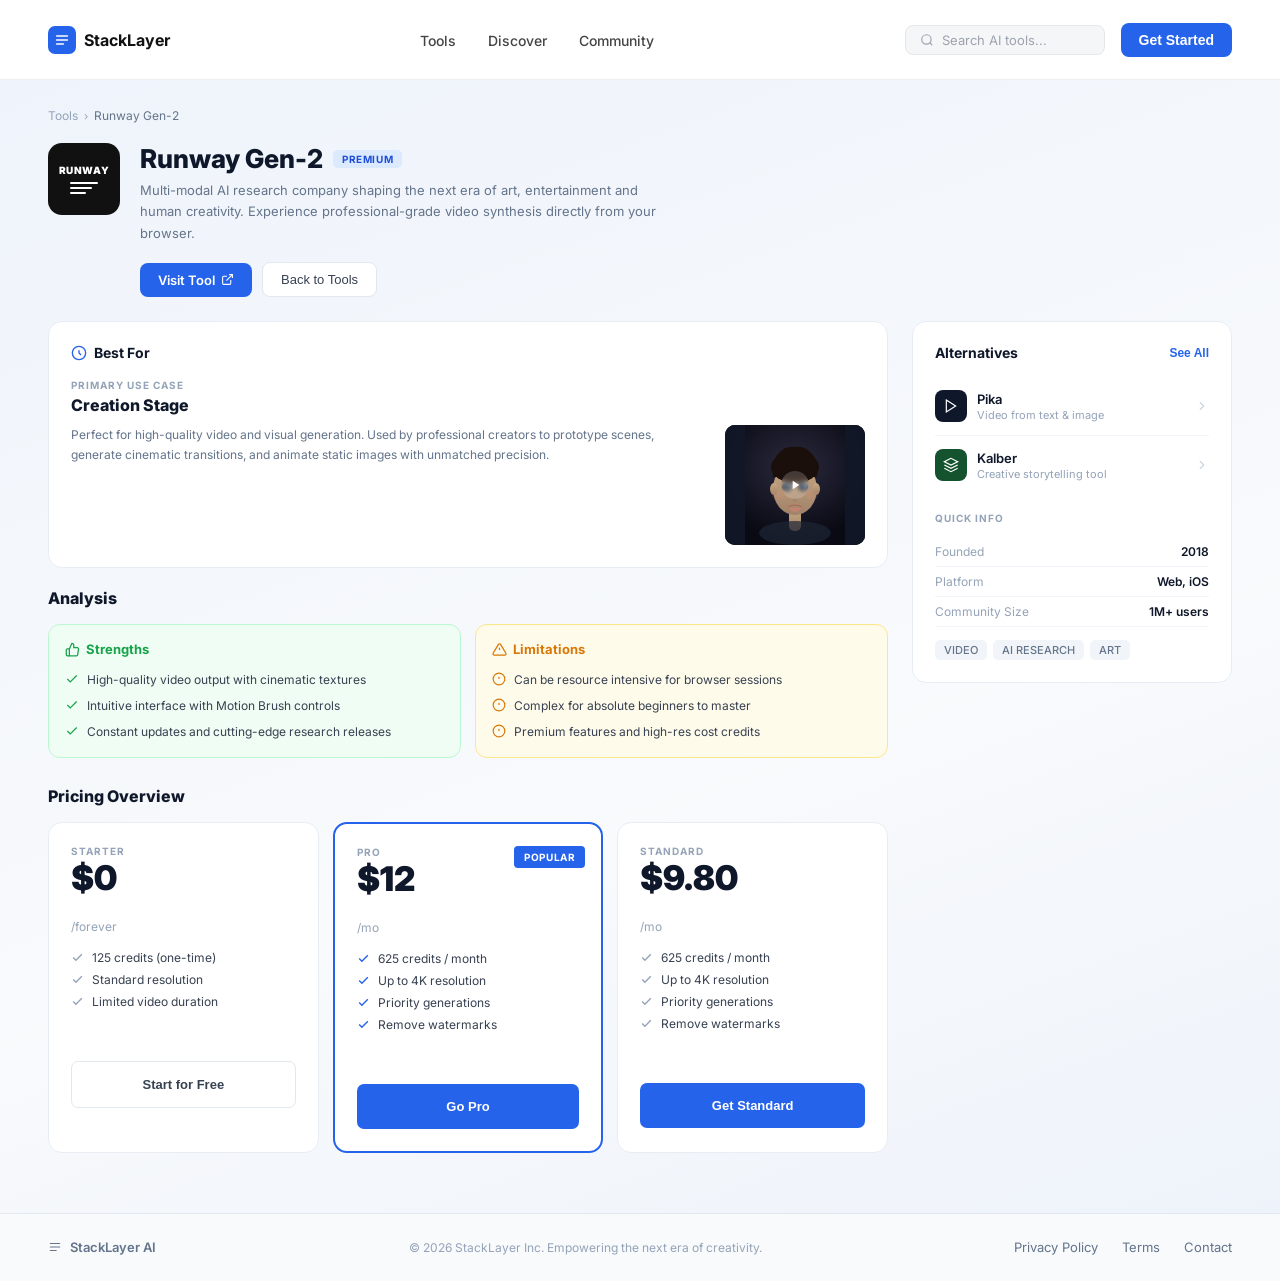
==== client/ai-details.html @ 0dc63902 "completed flow design" ====
<!DOCTYPE html>
<html lang="en">
<head>
  <meta charset="UTF-8" />
  <meta name="viewport" content="width=device-width, initial-scale=1.0"/>
  <title>StackLayer – Runway Gen-2</title>
  <link href="https://fonts.googleapis.com/css2?family=Inter:wght@400;500;600;700;800;900&display=swap" rel="stylesheet"/>
    <link rel="stylesheet" href="css/components/pages/landing.css">
    <link rel="stylesheet" href="css/components/navbar.css">
    <link rel="stylesheet" href="css/components/pages/ai-details.css">
</head>
<body>
    <nav class="nav-container">
      <div class="container nav">
        <a class="nav-logo" data-link="/index" href="#">
          <div class="nav-logo-icon">
            <svg viewBox="0 0 24 24" xmlns="http://www.w3.org/2000/svg">
              <path d="M4 6h16M4 12h16M4 18h10" stroke="#fff" stroke-width="2.5" stroke-linecap="round" fill="none"/>
            </svg>
          </div>
          StackLayer
        </a>
        <ul class="nav-links">
          <li data-link="/project-phase">Tools</li>
          <li data-link="/discover">Discover</li>
          <li>Community</li>
        </ul>
        <div class="nav-right">
          <div class="search-bar">
            <svg viewBox="0 0 24 24" fill="none" stroke="currentColor" stroke-width="2">
              <circle cx="11" cy="11" r="8"/>
              <path d="M21 21l-4.35-4.35"/>
            </svg>
            Search AI tools...
          </div>
          <button class="btn-primary" data-link="/work-selection">Get Started</button>
        </div>
      </div>
    </nav>


<!-- MAIN -->
<div class="main">

  <!-- BREADCRUMB -->
  <div class="breadcrumb">
    <a href="#">Tools</a>
    <span class="sep">›</span>
    <span class="current toolName">Runway Gen-2</span>
  </div>

  <!-- TOOL HEADER -->
  <div class="tool-header">
    <div class="tool-logo">
      <div style="font-size:10px;font-weight:900;letter-spacing:0.06em;color:#fff;margin-bottom:4px;">RUNWAY</div>
      <div class="tool-logo-lines">
        <div class="tool-logo-line"></div>
        <div class="tool-logo-line"></div>
        <div class="tool-logo-line"></div>
      </div>
    </div>
    <div class="tool-header-info">
      <div class="tool-name-row">
        <span class="tool-name toolName">Runway Gen-2</span>
        <span id="tier" class="badge-premium">PREMIUM</span>
      </div>
      <div id="detailedDesc" class="tool-header-desc">Multi-modal AI research company shaping the next era of art, entertainment and human creativity. Experience professional-grade video synthesis directly from your browser.</div>
      <div class="tool-actions">
        <a id="visitUrl" class="btn-visit">
          Visit Tool
          <svg viewBox="0 0 24 24"><path d="M18 13v6a2 2 0 0 1-2 2H5a2 2 0 0 1-2-2V8a2 2 0 0 1 2-2h6"/><polyline points="15 3 21 3 21 9"/><line x1="10" y1="14" x2="21" y2="3"/></svg>
        </a>
        <button id="backBtn" class="btn-back">Back to Tools</button>
      </div>
    </div>
  </div>

  <!-- TWO COLUMN -->
  <div class="two-col">

    <!-- LEFT -->
    <div>

      <!-- BEST FOR -->
      <div class="section-card">
        <div class="section-title">
          <svg viewBox="0 0 24 24"><circle cx="12" cy="12" r="10"/><path d="M12 8v4l3 3"/></svg>
          Best For
        </div>
        <div class="use-case-label">PRIMARY USE CASE</div>
        <div id="stage" class="use-case-name">Creation Stage</div>
        <div class="best-for-inner">
          <div id="bestFor" class="best-for-text">Perfect for high-quality video and visual generation. Used by professional creators to prototype scenes, generate cinematic transitions, and animate static images with unmatched precision.</div>
          <div class="best-for-img">
            <!-- face SVG matching earlier pages -->
            <svg viewBox="0 0 140 120" xmlns="http://www.w3.org/2000/svg" preserveAspectRatio="xMidYMid slice">
              <defs>
                <linearGradient id="sk" x1="0%" y1="0%" x2="0%" y2="100%">
                  <stop offset="0%" stop-color="#c8a882"/>
                  <stop offset="100%" stop-color="#a0826a"/>
                </linearGradient>
                <radialGradient id="bg" cx="50%" cy="35%" r="60%">
                  <stop offset="0%" stop-color="#2a2a3e"/>
                  <stop offset="100%" stop-color="#0a0a14"/>
                </radialGradient>
              </defs>
              <rect width="140" height="120" fill="url(#bg)"/>
              <rect x="0" y="0" width="20" height="120" fill="#111827" opacity="0.9"/>
              <rect x="120" y="0" width="20" height="120" fill="#111827" opacity="0.9"/>
              <rect x="64" y="84" width="12" height="22" rx="5" fill="url(#sk)"/>
              <ellipse cx="70" cy="64" rx="22" ry="26" fill="url(#sk)"/>
              <ellipse cx="70" cy="42" rx="24" ry="16" fill="#1a0f0a"/>
              <path d="M48 52 Q46 38 52 30 Q60 20 70 22 Q80 20 88 30 Q94 38 92 52" fill="#1a0f0a"/>
              <ellipse cx="49" cy="64" rx="4" ry="6" fill="url(#sk)"/>
              <ellipse cx="91" cy="64" rx="4" ry="6" fill="url(#sk)"/>
              <path d="M58 56 Q64 52 70 54" stroke="#3d2010" stroke-width="1.5" stroke-linecap="round" fill="none"/>
              <path d="M70 54 Q76 52 82 56" stroke="#3d2010" stroke-width="1.5" stroke-linecap="round" fill="none"/>
              <ellipse cx="62" cy="62" rx="5" ry="4" fill="#0f172a"/>
              <ellipse cx="78" cy="62" rx="5" ry="4" fill="#0f172a"/>
              <circle cx="63" cy="61" r="2.5" fill="#4a90c4"/>
              <circle cx="79" cy="61" r="2.5" fill="#4a90c4"/>
              <circle cx="63" cy="61" r="1.2" fill="#050a14"/>
              <circle cx="79" cy="61" r="1.2" fill="#050a14"/>
              <circle cx="64" cy="60" r="0.8" fill="#fff" opacity="0.85"/>
              <circle cx="80" cy="60" r="0.8" fill="#fff" opacity="0.85"/>
              <path d="M70 70 Q67 74 68 76 Q70 78 72 76 Q73 74 70 70Z" fill="#9a7a62" opacity="0.4"/>
              <path d="M63 82 Q70 78 77 82" stroke="#a86858" stroke-width="1.2" fill="none"/>
              <path d="M63 82 Q66 86 70 87 Q74 86 77 82 Q70 84 63 82Z" fill="#c48070"/>
              <ellipse cx="54" cy="70" rx="7" ry="5" fill="#e09070" opacity="0.15"/>
              <ellipse cx="86" cy="70" rx="7" ry="5" fill="#e09070" opacity="0.15"/>
              <ellipse cx="70" cy="108" rx="36" ry="12" fill="#1e2535" opacity="0.7"/>
            </svg>
            <div class="play-overlay">
              <svg viewBox="0 0 10 12"><polygon points="1,1 9,6 1,11" fill="#fff"/></svg>
            </div>
          </div>
        </div>
      </div>

      <!-- ANALYSIS -->
      <div class="analysis-section">
        <div class="analysis-title">Analysis</div>
        <div class="analysis-grid">

          <div id="strengthContainer" class="analysis-box strengths">
            <div class="analysis-box-title">
              <svg viewBox="0 0 24 24" stroke="#16a34a" fill="none" stroke-width="2"><path d="M14 9V5a3 3 0 0 0-3-3l-4 9v11h11.28a2 2 0 0 0 2-1.7l1.38-9a2 2 0 0 0-2-2.3H14z"/><path d="M7 22H4a2 2 0 0 1-2-2v-7a2 2 0 0 1 2-2h3"/></svg>
              Strengths
            </div>
            <div class="analysis-item">
              <svg viewBox="0 0 24 24" stroke="#16a34a" fill="none" stroke-width="2"><polyline points="20 6 9 17 4 12"/></svg>
              High-quality video output with cinematic textures
            </div>
            <div class="analysis-item">
              <svg viewBox="0 0 24 24" stroke="#16a34a" fill="none" stroke-width="2"><polyline points="20 6 9 17 4 12"/></svg>
              Intuitive interface with Motion Brush controls
            </div>
            <div class="analysis-item">
              <svg viewBox="0 0 24 24" stroke="#16a34a" fill="none" stroke-width="2"><polyline points="20 6 9 17 4 12"/></svg>
              Constant updates and cutting-edge research releases
            </div>
          </div>

          <div id="limitationContainer" class="analysis-box limitations">
            <div class="analysis-box-title">
              <svg viewBox="0 0 24 24" stroke="#d97706" fill="none" stroke-width="2"><path d="M10.29 3.86L1.82 18a2 2 0 0 0 1.71 3h16.94a2 2 0 0 0 1.71-3L13.71 3.86a2 2 0 0 0-3.42 0z"/><line x1="12" y1="9" x2="12" y2="13"/><line x1="12" y1="17" x2="12.01" y2="17"/></svg>
              Limitations
            </div>
            <div class="analysis-item">
              <svg viewBox="0 0 24 24" stroke="#d97706" fill="none" stroke-width="2"><circle cx="12" cy="12" r="10"/><line x1="12" y1="8" x2="12" y2="12"/><line x1="12" y1="16" x2="12.01" y2="16"/></svg>
              Can be resource intensive for browser sessions
            </div>
            <div class="analysis-item">
              <svg viewBox="0 0 24 24" stroke="#d97706" fill="none" stroke-width="2"><circle cx="12" cy="12" r="10"/><line x1="12" y1="8" x2="12" y2="12"/><line x1="12" y1="16" x2="12.01" y2="16"/></svg>
              Complex for absolute beginners to master
            </div>
            <div class="analysis-item">
              <svg viewBox="0 0 24 24" stroke="#d97706" fill="none" stroke-width="2"><circle cx="12" cy="12" r="10"/><line x1="12" y1="8" x2="12" y2="12"/><line x1="12" y1="16" x2="12.01" y2="16"/></svg>
              Premium features and high-res cost credits
            </div>
          </div>

        </div>
      </div>

      <!-- PRICING -->
      <div class="pricing-section">
        <div class="pricing-title">Pricing Overview</div>
        <div id="pricingContainer" class="pricing-grid">

          <div class="pricing-card">
            <div class="pricing-tier">STARTER</div>
            <div class="pricing-price">$0</div>
            <div class="pricing-period">/forever</div>
            <ul class="pricing-features">
              <li><svg viewBox="0 0 24 24"><polyline points="20 6 9 17 4 12"/></svg>125 credits (one-time)</li>
              <li><svg viewBox="0 0 24 24"><polyline points="20 6 9 17 4 12"/></svg>Standard resolution</li>
              <li><svg viewBox="0 0 24 24"><polyline points="20 6 9 17 4 12"/></svg>Limited video duration</li>
            </ul>
            <button class="btn-pricing free">Start for Free</button>
          </div>

          <div class="pricing-card featured">
            <div class="pricing-badge-popular">POPULAR</div>
            <div class="pricing-tier">PRO</div>
            <div class="pricing-price">$12<span></span></div>
            <div class="pricing-period">/mo</div>
            <ul class="pricing-features">
              <li><svg viewBox="0 0 24 24"><polyline points="20 6 9 17 4 12"/></svg>625 credits / month</li>
              <li><svg viewBox="0 0 24 24"><polyline points="20 6 9 17 4 12"/></svg>Up to 4K resolution</li>
              <li><svg viewBox="0 0 24 24"><polyline points="20 6 9 17 4 12"/></svg>Priority generations</li>
              <li><svg viewBox="0 0 24 24"><polyline points="20 6 9 17 4 12"/></svg>Remove watermarks</li>
            </ul>
            <button class="btn-pricing pro">Go Pro</button>
          </div>
          
          <div class="pricing-card">
            <!-- <div class="pricing-badge-popular">POPULAR</div> -->
            <div class="pricing-tier">STANDARD</div>
            <div class="pricing-price">$9.80<span></span></div>
            <div class="pricing-period">/mo</div>
            <ul class="pricing-features">
              <li><svg viewBox="0 0 24 24"><polyline points="20 6 9 17 4 12"/></svg>625 credits / month</li>
              <li><svg viewBox="0 0 24 24"><polyline points="20 6 9 17 4 12"/></svg>Up to 4K resolution</li>
              <li><svg viewBox="0 0 24 24"><polyline points="20 6 9 17 4 12"/></svg>Priority generations</li>
              <li><svg viewBox="0 0 24 24"><polyline points="20 6 9 17 4 12"/></svg>Remove watermarks</li>
            </ul>
            <button class="btn-pricing pro">Get Standard</button>
          </div>

        </div>
      </div>

    </div>

    <!-- RIGHT COLUMN -->
    <div>

      <!-- ALTERNATIVES -->
      <div class="section-card">
        <div class="alt-header">
          <span class="alt-header-title">Alternatives</span>
          <button class="alt-see-all">See All</button>
        </div>

        <div id="alternativesContainer">
          
          <div class="alt-item">
            <div class="alt-item-left">
              <div class="alt-icon pika">
                <svg viewBox="0 0 24 24"><polygon points="5 3 19 12 5 21 5 3"/></svg>
              </div>
              <div>
                <div class="alt-name">Pika</div>
                <div class="alt-desc">Video from text &amp; image</div>
              </div>
            </div>
            <svg class="alt-chevron" viewBox="0 0 24 24"><path d="M9 18l6-6-6-6" stroke-linecap="round" stroke-linejoin="round"/></svg>
          </div>
          
          <div class="alt-item">
            <div class="alt-item-left">
              <div class="alt-icon kalber">
                <svg viewBox="0 0 24 24"><path d="M12 2L2 7l10 5 10-5-10-5z"/><path d="M2 17l10 5 10-5"/><path d="M2 12l10 5 10-5"/></svg>
              </div>
              <div>
                <div class="alt-name">Kalber</div>
                <div class="alt-desc">Creative storytelling tool</div>
              </div>
            </div>
            <svg class="alt-chevron" viewBox="0 0 24 24"><path d="M9 18l6-6-6-6" stroke-linecap="round" stroke-linejoin="round"/></svg>
          </div>
          
        </div>
        <!-- QUICK INFO -->
        <div id="quickInfoContainer" class="quick-info">
          <div class="quick-info-title">QUICK INFO</div>
          <div class="quick-info-row">
            <span class="quick-info-label">Founded</span>
            <span class="quick-info-value">2018</span>
          </div>
          <div class="quick-info-row">
            <span class="quick-info-label">Platform</span>
            <span class="quick-info-value">Web, iOS</span>
          </div>
          <div class="quick-info-row">
            <span class="quick-info-label">Community Size</span>
            <span class="quick-info-value">1M+ users</span>
          </div>
          <div id="quickTagContainer" class="quick-tags">
            <span class="quick-tag">VIDEO</span>
            <span class="quick-tag">AI RESEARCH</span>
            <span class="quick-tag">ART</span>
          </div>
        </div>

      </div>

    </div>

  </div>

</div>

<!-- FOOTER -->
      <footer class="">
        <div class="container footer-container">
            <div class="footer-logo">
                <svg viewBox="0 0 24 24">
                    <path
                    d="M4 6h16M4 12h16M4 18h10"
                    stroke="#64748b"
                    stroke-width="2"
                    stroke-linecap="round"
                    fill="none"
                    />
                </svg>
                StackLayer AI
            </div>
            <div class="footer-copy">
                © 2026 StackLayer Inc. Empowering the next era of creativity.
            </div>
            <div class="footer-links">
                <a href="#">Privacy Policy</a>
                <a href="#">Terms</a>
                <a href="#">Contact</a>
            </div>
        </div>
    </footer>
    <script src="./js/pages/landing.js"></script>
    <script type="module" src="./js/pages/ai-details.js"></script>
</body>
</html>
---- client/css/components/pages/landing.css ----
/* *, *::before, *::after { box-sizing: border-box; margin: 0; padding: 0; }

body {
  font-family: 'Inter', sans-serif;
  background: #fff;
  color: #111;
  min-height: 100vh;
background: linear-gradient(160deg, #eef3fb 0%, #f8fafc 60%, #edf2fa 100%);

} */

.container {
    max-width: 1440px;
  margin: auto;
  
}

/* HERO */
.hero {
  /* background: linear-gradient(160deg, #eef3fb 0%, #f8fafc 60%, #edf2fa 100%); */
  padding: clamp(40px, 6vw, 72px) clamp(16px, 4vw, 48px) clamp(40px, 5vw, 64px);
  display: flex;
  align-items: center;
  justify-content: space-between;
  gap: 60px;
  min-height: clamp(400px, 55vw, 580px);
  position: relative;
  width: 90%;
  margin:auto;
  overflow: hidden;
  /* flex-wrap: wrap; */
}

.hero-left {
  min-width: 450px;
  flex-shrink: 0;
  flex: 1 1 50%;
}

.badge {
  display: inline-flex;
  align-items: center;
  gap: 6px;
  background: #fff;
  border: 1px solid #e2e8f0;
  border-radius: 20px;
  padding: 5px 14px;
  font-size: clamp(9px, 1vw, 11px);
  font-weight: 600;
  letter-spacing: 0.08em;
  color: #444;
  margin-bottom: clamp(16px, 2.5vw, 28px);
}

.badge-dot {
  width: 7px;
  height: 7px;
  border-radius: 50%;
  background: #22c55e;
  flex-shrink: 0;
}

.hero h1 {
  font-size: clamp(32px, 5.5vw, 56px);
  font-weight: 900;
  line-height: 1.05;
  color: #0f172a;
    text-wrap: nowrap;

  margin-bottom: clamp(12px, 2vw, 20px);
}

.hero h1 .accent { color: #2563eb; }

.hero p {
  font-size: clamp(14px, 1.5vw, 16px);
  color: #64748b;
  line-height: 1.65;
  margin-bottom: clamp(24px, 3vw, 36px);
  max-width: 420px;
}

.hero-buttons {
  display: flex;
  align-items: center;
  gap: clamp(10px, 1.5vw, 14px);
  flex-wrap: wrap;
}

.btn-explore {
  background: #2563eb;
  color: #fff;
  border: none;
  border-radius: 9px;
  padding: clamp(10px, 1.2vw, 13px) clamp(18px, 2vw, 26px);
  font-size: clamp(13px, 1.3vw, 15px);
  font-weight: 600;
  cursor: pointer;
    height: 45px;

}

.btn-demo {
  display: flex;
  align-items: center;
  height: 47px;
  gap: 8px;
  background: white;
  border: 1px solid #E2E8F0;
    border-radius: 8px;
  color: #0f172a;
  font-size: clamp(13px, 1.3vw, 15px);
  font-weight: 500;
  cursor: pointer;
  padding: clamp(10px, 1.2vw, 13px) clamp(10px, 1.5vw, 16px);
}

.btn-demo .play-icon {
  width: 28px;
  height: 28px;
  border: 1.5px solid #cbd5e1;
  border-radius: 50%;
  display: flex;
  align-items: center;
  justify-content: center;
  flex-shrink: 0;
}

.btn-demo .play-icon svg {
  width: 10px;
  height: 10px;
  fill: #0f172a;
  margin-left: 1px;
}

/* HERO IMAGE */
.hero-right {
  position: relative;
  /* flex-shrink: 0; */
  /* flex: 0 1 50%; */
  flex-basis: 50%;
  height: auto;
}

.hero-image-wrap {
  width: 30vw;
  max-width: 450px;
  height: 33vw;
  max-height: 500px;
  transform: translateX(15%);
  border-radius: 18px;
  overflow: hidden;
  background: #1a1a2e;
   position: relative;
  inset:0;
}

.hero-image-wrap img {
  width: 100%;
  height: 100%;
  object-fit:fill;
  display: block;
}

/* .face-placeholder {
  width: 100%;
  height: 100%;
  background: linear-gradient(180deg, #2a2a3e 0%, #1a1a28 100%);
  display: flex;
  align-items: center;
  justify-content: center;
} */

.stat-card {
  position: absolute;
  bottom: 25px;
  left: 14.4%;
  background: #fff;
  border-radius: 14px;
  padding: 26px 18px;
  box-shadow: 0 8px 32px rgba(0,0,0,0.12);
  display: flex;
  align-items: center;
  gap: 12px;
  /* min-width: clamp(200px, 22vw, 400px); */
  /* max-width: 99vw; */
  width: 27vw;
  max-width: 420px;
}

.stat-icon {
  width: 36px;
  height: 36px;
  background: #eff6ff;
  border-radius: 8px;
  display: flex;
  align-items: center;
  justify-content: center;
  flex-shrink: 0;
}

.stat-icon svg { width: 18px; height: 18px; stroke: #2563eb; fill: none; stroke-width: 2; }

.stat-text .stat-title {
  font-size: clamp(11px, 1.1vw, 13px);
  font-weight: 700;
  color: #0f172a;
}

.stat-text .stat-sub {
  font-size: clamp(10px, 0.9vw, 11px);
  color: #94a3b8;
  margin-top: 1px;
}

/* TRUSTED */
.trusted {
    margin-top: 20px;
  padding-top: clamp(28px, 4vw, 40px);
  padding-bottom: clamp(28px, 4vw, 40px);
  padding-right: clamp(16px, 4vw, 48px);
  /* background: linear-gradient(160deg, #eef3fb 0%, #f8fafc 60%, #edf2fa 100%); */
}

.trusted-label {
  font-size: clamp(9px, 0.9vw, 10px);
  font-weight: 700;
  letter-spacing: 0.12em;
  color: #94a3b8;
  margin-bottom: clamp(14px, 2vw, 20px);
}

.trusted-logos {
  display: flex;
  align-items: center;
  gap: clamp(20px, 3vw, 36px);
  padding-bottom: clamp(32px, 4vw, 56px);
  border-bottom: 1px solid #e2e8f0;
  flex-wrap: wrap;
}

.logo-item {
  display: flex;
  align-items: center;
  gap: 7px;
  font-size: clamp(11px, 1.1vw, 13px);
  font-weight: 700;
  color: #64748b;
  letter-spacing: 0.04em;
}

.logo-item svg { width: 16px; height: 16px; stroke: #64748b; fill: none; stroke-width: 2; flex-shrink: 0; }

/* FEATURES */
.features {
  background: white;
  padding: clamp(32px, 4vw, 56px) clamp(16px, 4vw, 48px);
    margin-top: 50px;

}

.features-inner {
    display: grid;
  grid-template-columns: 1fr 1fr 1fr;
  gap: 0;
}

.feature {
  padding: 0 clamp(20px, 3vw, 40px) 0 0;
}

.feature:not(:last-child) {
  /* border-right: 1px solid #e2e8f0; */
  margin-right: clamp(20px, 3vw, 40px);
}

.feature-icon {
  width: 36px;
  height: 36px;
  background: #eff6ff;
  border-radius: 9px;
  display: flex;
  align-items: center;
  justify-content: center;
  margin-bottom: 14px;
  flex-shrink: 0;
}

.feature-icon svg { width: 18px; height: 18px; stroke: #2563eb; fill: none; stroke-width: 2; }

.feature h3 {
  font-size: clamp(13px, 1.3vw, 15px);
  font-weight: 700;
  color: #0f172a;
  margin-bottom: 8px;
}

.feature p {
  font-size: clamp(12px, 1.1vw, 13px);
  color: #64748b;
  line-height: 1.6;
}

.feature p a { color: #2563eb; text-decoration: none; }

/* FOOTER */
footer {
  background: #f8fafc;
  border-top: 1px solid #e2e8f0;
  padding: clamp(16px, 2vw, 50px) clamp(16px, 4vw, 48px);
  
}

.footer-container {
    display: flex;
  align-items: center;
  justify-content: space-between;
  flex-wrap: wrap;
  gap: 12px;
}

.footer-logo {
  display: flex;
  align-items: center;
  gap: 8px;
  font-size: clamp(12px, 1.1vw, 13px);
  font-weight: 600;
  color: #64748b;
}

.footer-logo svg { width: 14px; height: 14px; stroke: #64748b; fill: none; stroke-width: 2; flex-shrink: 0; }

.footer-links {
  display: flex;
  gap: clamp(14px, 2vw, 24px);
  flex-wrap: wrap;
}

.footer-links a {
  font-size: clamp(12px, 1.1vw, 13px);
  color: #64748b;
  text-decoration: none;
}

.footer-copy {
  font-size: clamp(11px, 1vw, 12px);
  color: #94a3b8;
}

@media (max-width: 1270px) {
    .hero {
  width: 100%;
    }
}

/* ── TABLET (≤ 768px) ── */
@media (max-width: 768px) {
  nav {
    flex-wrap: wrap;
    height: auto;
    padding: 12px clamp(16px, 4vw, 24px);
    gap: 10px;
  }

  .nav-links { display: none; }

  .search-bar { width: 100%; order: 3; flex: 1 1 100%; }

  .nav-right { flex-wrap: wrap; flex: 1; justify-content: flex-end; }

  .hero {
    flex-direction: column;
    align-items: flex-start;
    min-height: unset;
    padding-bottom: 80px;
  }

  .hero-left { max-width: 100%; }

  .hero-right {
    align-self: center;
    width: 100%;
    display: flex;
    justify-content: center;
    padding-bottom: 32px;
  }

  .hero-image-wrap {
    width: clamp(240px, 70vw, 340px);
    height: clamp(260px, 74vw, 360px);
  }

  .stat-card {
    left: 50%;
    transform: translateX(-50%);
    bottom: -16px;
    min-width: unset;
    width: clamp(220px, 80vw, 300px);
  }

  .features {
    grid-template-columns: 1fr;
    gap: 32px;
  }

  .feature {
    padding: 0;
    border-right: none !important;
    margin-right: 0 !important;
    padding-bottom: 32px;
    border-bottom: 1px solid #e2e8f0;
  }

  .feature:last-child {
    border-bottom: none;
    padding-bottom: 0;
  }

  footer {
    flex-direction: column;
    align-items: flex-start;
    gap: 10px;
  }
}

/* ── SMALL MOBILE (≤ 480px) ── */
@media (max-width: 480px) {

  .hero { padding-bottom: 72px; }

  .hero h1 { font-size: clamp(28px, 9vw, 36px); }

  .trusted-logos {
    gap: 16px;
  }

  .btn-explore, .btn-demo { width: 100%; justify-content: center; }

  .hero-buttons { flex-direction: column; align-items: flex-start; }

  footer { align-items: center; text-align: center; }
  .footer-links { justify-content: center; }
}
---- client/css/components/navbar.css ----
*, *::before, *::after { box-sizing: border-box; margin: 0; padding: 0; }

body {
  font-family: 'Inter', sans-serif;
  background: #fff;
  color: #111;
  min-height: 100vh;
background: linear-gradient(160deg, #eef3fb 0%, #f8fafc 60%, #edf2fa 100%);

}

#app {
  width: 100%;
  min-height: 100vh;
}



/* NAV */
.nav {
  display: flex;
  align-items: center;
  justify-content: space-between;
  height: 80px;
  gap: 12px;
}

.nav-container {
  padding: 0 clamp(16px, 4vw, 48px);
  height: 80px;
  border-bottom: 1px solid #eee;
  background: #fff;
  position: sticky;
  top: 0;
  z-index: 100;
}

.nav-logo {
  display: flex;
  align-items: center;
  gap: 8px;
  font-weight: 700;
  font-size: clamp(14px, 1.5vw, 16px);
  color: #111;
  text-decoration: none;
  flex-shrink: 0;
}

.nav-logo-icon {
  width: 28px;
  height: 28px;
  background: #2563eb;
  border-radius: 7px;
  display: flex;
  align-items: center;
  justify-content: center;
  flex-shrink: 0;
}

.nav-logo-icon svg { width: 16px; height: 16px; fill: #fff; }

.nav-links {
  display: flex;
  align-items: center;
  gap: clamp(16px, 2.5vw, 32px);
  list-style: none;
}

.nav-links li {
  text-decoration: none;
  color: #444;
  font-size: clamp(13px, 1.2vw, 14px);
  font-weight: 500;
  white-space: nowrap;
  cursor: pointer;
}

.nav-right {
  display: flex;
  align-items: center;
  gap: clamp(8px, 1.5vw, 16px);
}

.search-bar {
  display: flex;
  align-items: center;
  gap: 8px;
  background: #f5f6f8;
  border: 1px solid #e5e7eb;
  border-radius: 8px;
  padding: 6px 14px;
  font-size: clamp(12px, 1.1vw, 13px);
  color: #9ca3af;
  width: clamp(130px, 16vw, 200px);
  cursor: text;
}

.search-bar svg { width: 14px; height: 14px; color: #9ca3af; flex-shrink: 0; }

.btn-primary {
  background: #2563eb;
  color: #fff;
  border: none;
  border-radius: 8px;
  padding: 9px clamp(12px, 1.5vw, 18px);
  font-size: clamp(13px, 1.2vw, 14px);
  font-weight: 600;
  cursor: pointer;
  white-space: nowrap;
  flex-shrink: 0;
}

/* ── SMALL MOBILE (≤ 480px) ── */
@media (max-width: 480px) {
  .search-bar { display: none; }

  .trusted-logos {
    gap: 16px;
  }
}
---- client/css/components/pages/ai-details.css ----
/* *,
*::before,
*::after {
  box-sizing: border-box;
  margin: 0;
  padding: 0;
}
body {
  font-family: "Inter", sans-serif;
  background: #f1f4fb;
  color: #111;
  min-height: 100vh;
} */

/* ── MAIN LAYOUT ── */
.main {
  max-width: 1240px;
  margin: 0 auto;
  padding: clamp(16px, 2.5vw, 28px) clamp(16px, 3vw, 28px)
    clamp(40px, 5vw, 60px);
}

/* ── BREADCRUMB ── */
.breadcrumb {
  display: flex;
  align-items: center;
  gap: 6px;
  font-size: clamp(11px, 1vw, 12px);
  color: #94a3b8;
  margin-bottom: clamp(14px, 2vw, 20px);
}
.breadcrumb a {
  color: #94a3b8;
  text-decoration: none;
}
.breadcrumb .sep {
  font-size: 11px;
}
.breadcrumb .current {
  color: #64748b;
}

/* ── TOOL HEADER ── */
.tool-header {
  display: flex;
  align-items: flex-start;
  gap: clamp(14px, 2vw, 20px);
  margin-bottom: clamp(16px, 2.5vw, 24px);
}
.tool-logo {
  width: clamp(56px, 8vw, 72px);
  height: clamp(56px, 8vw, 72px);
  background: #111;
  border-radius: 14px;
  flex-shrink: 0;
  display: flex;
  align-items: center;
  justify-content: center;
  font-size: clamp(9px, 1vw, 11px);
  font-weight: 800;
  color: #fff;
  letter-spacing: 0.06em;
  flex-direction: column;
  gap: 2px;
}
.tool-logo-lines {
  display: flex;
  flex-direction: column;
  gap: 3px;
}
.tool-logo-line {
  height: 2px;
  background: #fff;
  border-radius: 2px;
}
.tool-logo-line:nth-child(1) {
  width: 28px;
}
.tool-logo-line:nth-child(2) {
  width: 22px;
}
.tool-logo-line:nth-child(3) {
  width: 16px;
}

.tool-header-info {
  flex: 1;
}
.tool-name-row {
  display: flex;
  align-items: center;
  gap: 10px;
  margin-bottom: 6px;
  flex-wrap: wrap;
}
.tool-name {
  font-size: clamp(20px, 3vw, 26px);
  font-weight: 800;
  color: #0f172a;
}
.badge-premium {
  background: #dbeafe;
  color: #1d4ed8;
  font-size: clamp(9px, 0.85vw, 10px);
  font-weight: 700;
  letter-spacing: 0.06em;
  padding: 3px 9px;
  border-radius: 5px;
}
.tool-header-desc {
  font-size: clamp(12px, 1.2vw, 13px);
  color: #64748b;
  line-height: 1.65;
  max-width: 520px;
  margin-bottom: clamp(14px, 2vw, 18px);
}
.tool-actions {
  display: flex;
  align-items: center;
  gap: 10px;
  flex-wrap: wrap;
}
.btn-visit {
  display: flex;
  align-items: center;
  gap: 6px;
  background: #2563eb;
  color: #fff;
  border: none;
  border-radius: 8px;
  padding: 9px clamp(14px, 2vw, 18px);
  font-size: clamp(12px, 1.1vw, 13px);
  font-weight: 600;
  cursor: pointer;
  text-decoration: none;
}
.btn-visit svg {
  width: 13px;
  height: 13px;
  stroke: #fff;
  fill: none;
  stroke-width: 2;
}
.btn-back {
  background: #fff;
  color: #374151;
  border: 1.5px solid #e2e8f0;
  border-radius: 8px;
  padding: 9px clamp(14px, 2vw, 18px);
  font-size: clamp(12px, 1.1vw, 13px);
  font-weight: 500;
  cursor: pointer;
}

/* ── TWO-COL LAYOUT ── */
.two-col {
  display: grid;
  grid-template-columns: 1fr 320px;
  gap: clamp(16px, 2.5vw, 24px);
  align-items: start;
}

/* ── BEST FOR CARD ── */
.section-card {
  background: #fff;
  border-radius: 14px;
  border: 1.5px solid #e8edf5;
  padding: clamp(16px, 2vw, 22px);
}
.section-title {
  display: flex;
  align-items: center;
  gap: 7px;
  font-size: clamp(13px, 1.3vw, 14px);
  font-weight: 700;
  color: #0f172a;
  margin-bottom: clamp(14px, 2vw, 18px);
}
.section-title svg {
  width: 16px;
  height: 16px;
  stroke: #2563eb;
  fill: none;
  stroke-width: 2;
}

.use-case-label {
  font-size: clamp(9px, 0.85vw, 10px);
  font-weight: 700;
  letter-spacing: 0.1em;
  color: #94a3b8;
  margin-bottom: 4px;
}
.use-case-name {
  font-size: clamp(14px, 1.5vw, 16px);
  font-weight: 800;
  color: #0f172a;
  margin-bottom: 10px;
}

.best-for-inner {
  display: flex;
  gap: clamp(12px, 2vw, 18px);
  align-items: flex-start;
}
.best-for-text {
  flex: 1;
  font-size: clamp(11px, 1vw, 12px);
  color: #64748b;
  line-height: 1.65;
}

.best-for-img {
  width: clamp(100px, 14vw, 140px);
  height: clamp(90px, 12vw, 120px);
  border-radius: 10px;
  overflow: hidden;
  flex-shrink: 0;
  position: relative;
  background: #1a1a2e;
}
.best-for-img svg {
  width: 100%;
  height: 100%;
}

/* play icon overlay */
.play-overlay {
  position: absolute;
  top: 50%;
  left: 50%;
  transform: translate(-50%, -50%);
  width: 28px;
  height: 28px;
  background: rgba(255, 255, 255, 0.18);
  border-radius: 50%;
  display: flex;
  align-items: center;
  justify-content: center;
  backdrop-filter: blur(2px);
}
.play-overlay svg {
  width: 10px;
  height: 10px;
  fill: #fff;
  margin-left: 1px;
}

/* ── ANALYSIS ── */
.analysis-section {
  margin-top: clamp(14px, 2vw, 20px);
}
.analysis-title {
  font-size: clamp(14px, 1.5vw, 16px);
  font-weight: 800;
  color: #0f172a;
  margin-bottom: clamp(12px, 1.8vw, 16px);
}

.analysis-grid {
  display: grid;
  grid-template-columns: 1fr 1fr;
  gap: clamp(10px, 1.5vw, 14px);
}

.analysis-box {
  border-radius: 12px;
  padding: clamp(12px, 1.5vw, 16px);
}
.analysis-box.strengths {
  background: #f0fdf4;
  border: 1.5px solid #bbf7d0;
}
.analysis-box.limitations {
  background: #fffbeb;
  border: 1.5px solid #fde68a;
}

.analysis-box-title {
  display: flex;
  align-items: center;
  gap: 6px;
  font-size: clamp(12px, 1.1vw, 13px);
  font-weight: 700;
  margin-bottom: clamp(10px, 1.4vw, 14px);
}
.analysis-box.strengths .analysis-box-title {
  color: #16a34a;
}
.analysis-box.limitations .analysis-box-title {
  color: #d97706;
}
.analysis-box-title svg {
  width: 15px;
  height: 15px;
}

.analysis-item {
  display: flex;
  align-items: flex-start;
  gap: 8px;
  margin-bottom: 8px;
  font-size: clamp(11px, 1vw, 12px);
  color: #374151;
  line-height: 1.5;
}
.analysis-item:last-child {
  margin-bottom: 0;
}
.analysis-item svg {
  width: 14px;
  height: 14px;
  flex-shrink: 0;
  margin-top: 1px;
}

/* ── PRICING ── */
.pricing-section {
  margin-top: clamp(20px, 3vw, 28px);
}
.pricing-title {
  font-size: clamp(14px, 1.5vw, 16px);
  font-weight: 800;
  color: #0f172a;
  margin-bottom: clamp(12px, 1.8vw, 16px);
}
.pricing-grid {
  display: grid;
  grid-template-columns: 1fr 1fr 1fr;
  gap: clamp(10px, 1.5vw, 14px);
}

.pricing-card {
  background: #fff;
  border-radius: 14px;
  border: 1.5px solid #e8edf5;
  padding: clamp(16px, 2vw, 22px);
}
.pricing-card.featured {
  border-color: #2563eb;
  border-width: 2px;
  position: relative;
}

.pricing-badge-popular {
  position: absolute;
  top: 22px;
  right: 16px;
  background: #2563eb;
  color: #fff;
  font-size: clamp(9px, 0.85vw, 10px);
  font-weight: 700;
  letter-spacing: 0.06em;
  padding: 5px 10px;
  border-radius: 4px;
}

.pricing-tier {
  font-size: clamp(9px, 0.85vw, 10px);
  font-weight: 700;
  letter-spacing: 0.1em;
  color: #94a3b8;
  margin-bottom: 4px;
}
.pricing-price {
  font-size: clamp(26px, 4vw, 34px);
  font-weight: 900;
  color: #0f172a;
  line-height: 1;
  margin-bottom: 24px;
}
.pricing-price span {
  font-size: clamp(11px, 1vw, 12px);
  font-weight: 500;
  color: #94a3b8;
}
.pricing-period {
  font-size: clamp(11px, 1vw, 12px);
  color: #94a3b8;
  margin-bottom: clamp(12px, 1.8vw, 16px);
}

.pricing-features {
  list-style: none;
  margin-bottom: clamp(14px, 4vw, 70px);
  display: flex;
  flex-direction: column;
  gap: 7px;
}
.pricing-features li {
  display: flex;
  align-items: center;
  gap: 8px;
  font-size: clamp(11px, 1vw, 12px);
  color: #374151;
}
.pricing-features li svg {
  width: 13px;
  height: 13px;
  stroke: #94a3b8;
  fill: none;
  stroke-width: 2.5;
  flex-shrink: 0;
}
.pricing-card.featured .pricing-features li svg {
  stroke: #2563eb;
}

.btn-pricing {
  display: block;
  width: 100%;
  border-radius: 7px;
  padding: clamp(9px, 1.2vw, 15px);
  font-size: clamp(12px, 1.1vw, 13px);
  font-weight: 600;
  cursor: pointer;
  text-align: center;
  border: none;
}
.btn-pricing.free {
  background: #fff;
  border: 1.5px solid #e2e8f0;
  color: #374151;
}
.btn-pricing.pro {
  background: #2563eb;
  color: #fff;
}

/* ── RIGHT COLUMN ── */
/* Alternatives */
.alt-header {
  display: flex;
  align-items: center;
  justify-content: space-between;
  margin-bottom: clamp(12px, 1.8vw, 16px);
}
.alt-header-title {
  font-size: clamp(13px, 1.3vw, 14px);
  font-weight: 700;
  color: #0f172a;
}
.alt-see-all {
  font-size: clamp(11px, 1vw, 12px);
  color: #2563eb;
  font-weight: 600;
  text-decoration: none;
  cursor: pointer;
  background: none;
  border: none;
}

.alt-item {
  display: flex;
  align-items: center;
  justify-content: space-between;
  padding: clamp(10px, 1.4vw, 13px) 0;
  border-bottom: 1px solid #f1f5f9;
  cursor: pointer;
}
.alt-item:last-child {
  border-bottom: none;
}
.alt-item-left {
  display: flex;
  align-items: center;
  gap: 10px;
}
.alt-icon {
  width: 32px;
  height: 32px;
  border-radius: 8px;
  display: flex;
  align-items: center;
  justify-content: center;
  flex-shrink: 0;
}
.alt-icon.pika {
  background: #0f172a;
}
.alt-icon.kalber {
  background: #14532d;
}
.alt-icon svg {
  width: 16px;
  height: 16px;
  stroke: #fff;
  fill: none;
  stroke-width: 1.8;
}
.alt-name {
  font-size: clamp(12px, 1.1vw, 13px);
  font-weight: 600;
  color: #0f172a;
}
.alt-desc {
  font-size: clamp(10px, 0.9vw, 11px);
  color: #94a3b8;
  margin-top: 1px;
}
.alt-chevron {
  width: 14px;
  height: 14px;
  stroke: #cbd5e1;
  fill: none;
  stroke-width: 2;
}

/* Quick Info */
.quick-info {
  margin-top: clamp(14px, 2vw, 18px);
}
.quick-info-title {
  font-size: clamp(9px, 0.85vw, 10px);
  font-weight: 700;
  letter-spacing: 0.1em;
  color: #94a3b8;
  margin-bottom: clamp(10px, 1.4vw, 13px);
}
.quick-info-row {
  display: flex;
  flex-wrap: wrap;
  gap: 8px;
  justify-content: space-between;
  align-items: center;
  padding: 7px 0;
  border-bottom: 1px solid #f1f5f9;
  font-size: clamp(11px, 1vw, 12px);
}
.quick-info-row:last-child {
  border-bottom: none;
}
.quick-info-label {
  color: #94a3b8;
}
.quick-info-value {
  color: #0f172a;
  font-weight: 600;
  text-wrap: wrap;
}

.quick-tags {
  display: flex;
  gap: 6px;
  flex-wrap: wrap;
  margin-top: clamp(10px, 1.4vw, 13px);
}
.quick-tag {
  background: #f1f5f9;
  border-radius: 5px;
  padding: 3px 9px;
  font-size: clamp(10px, 0.9vw, 11px);
  font-weight: 500;
  color: #64748b;
}

/* ── RESPONSIVE ── */
@media (max-width: 700px) {
  .two-col {
    grid-template-columns: 1fr;
  }
  .analysis-grid {
    grid-template-columns: 1fr;
  }
  .pricing-grid {
    grid-template-columns: 1fr;
  }
  .best-for-inner {
    flex-direction: column;
  }
  .best-for-img {
    width: 100%;
    height: 140px;
  }
}
@media (max-width: 480px) {
  .nav-links,
  .search-bar {
    display: none;
  }
  footer {
    flex-direction: column;
    align-items: flex-start;
  }
}
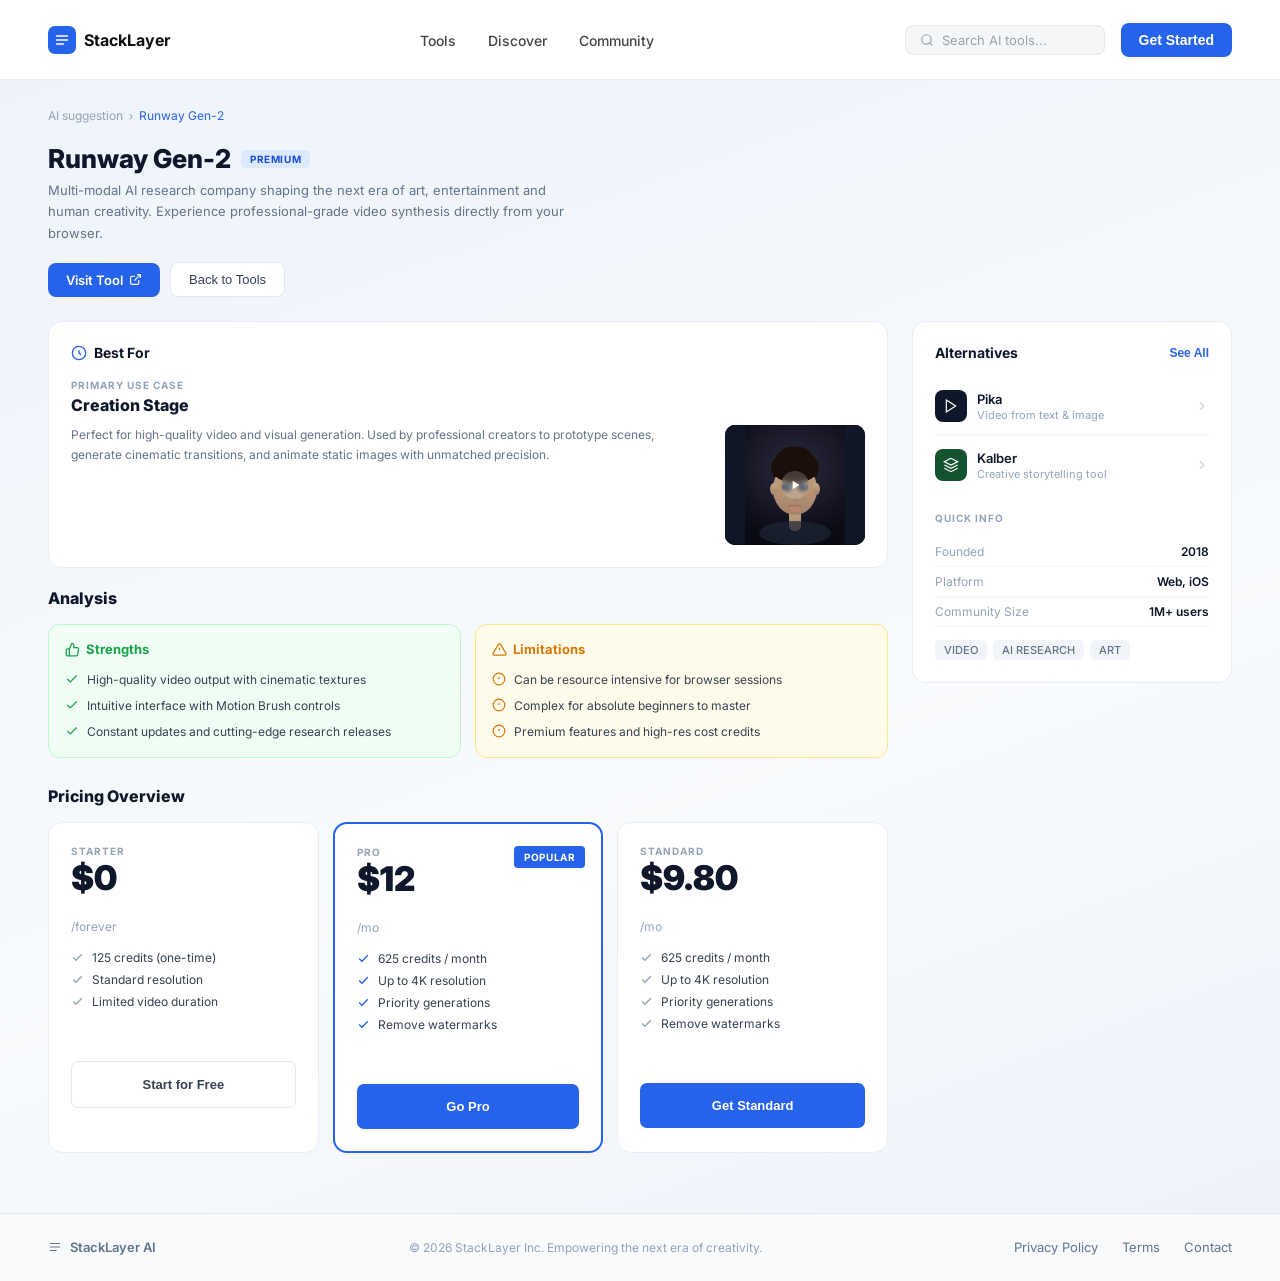
==== commit cbfe50b3: "optimized project-phase and added loading state" ====
--- a/client/ai-details.html
+++ b/client/ai-details.html
@@ -44,21 +44,21 @@
 
   <!-- BREADCRUMB -->
   <div class="breadcrumb">
-    <a href="#">Tools</a>
+    <a id="breadCrumb" href="/ai-suggestion.html">AI suggestion</a>
     <span class="sep">›</span>
     <span class="current toolName">Runway Gen-2</span>
   </div>
 
   <!-- TOOL HEADER -->
   <div class="tool-header">
-    <div class="tool-logo">
+    <!-- <div class="tool-logo">
       <div style="font-size:10px;font-weight:900;letter-spacing:0.06em;color:#fff;margin-bottom:4px;">RUNWAY</div>
       <div class="tool-logo-lines">
         <div class="tool-logo-line"></div>
         <div class="tool-logo-line"></div>
         <div class="tool-logo-line"></div>
       </div>
-    </div>
+    </div> -->
     <div class="tool-header-info">
       <div class="tool-name-row">
         <span class="tool-name toolName">Runway Gen-2</span>
--- a/client/css/components/pages/ai-details.css
+++ b/client/css/components/pages/ai-details.css
@@ -33,11 +33,16 @@
   color: #94a3b8;
   text-decoration: none;
 }
+
+.breadcrumb a:hover {
+  text-decoration: underline;
+}
+
 .breadcrumb .sep {
   font-size: 11px;
 }
 .breadcrumb .current {
-  color: #64748b;
+  color: #2563eb;
 }
 
 /* ── TOOL HEADER ── */
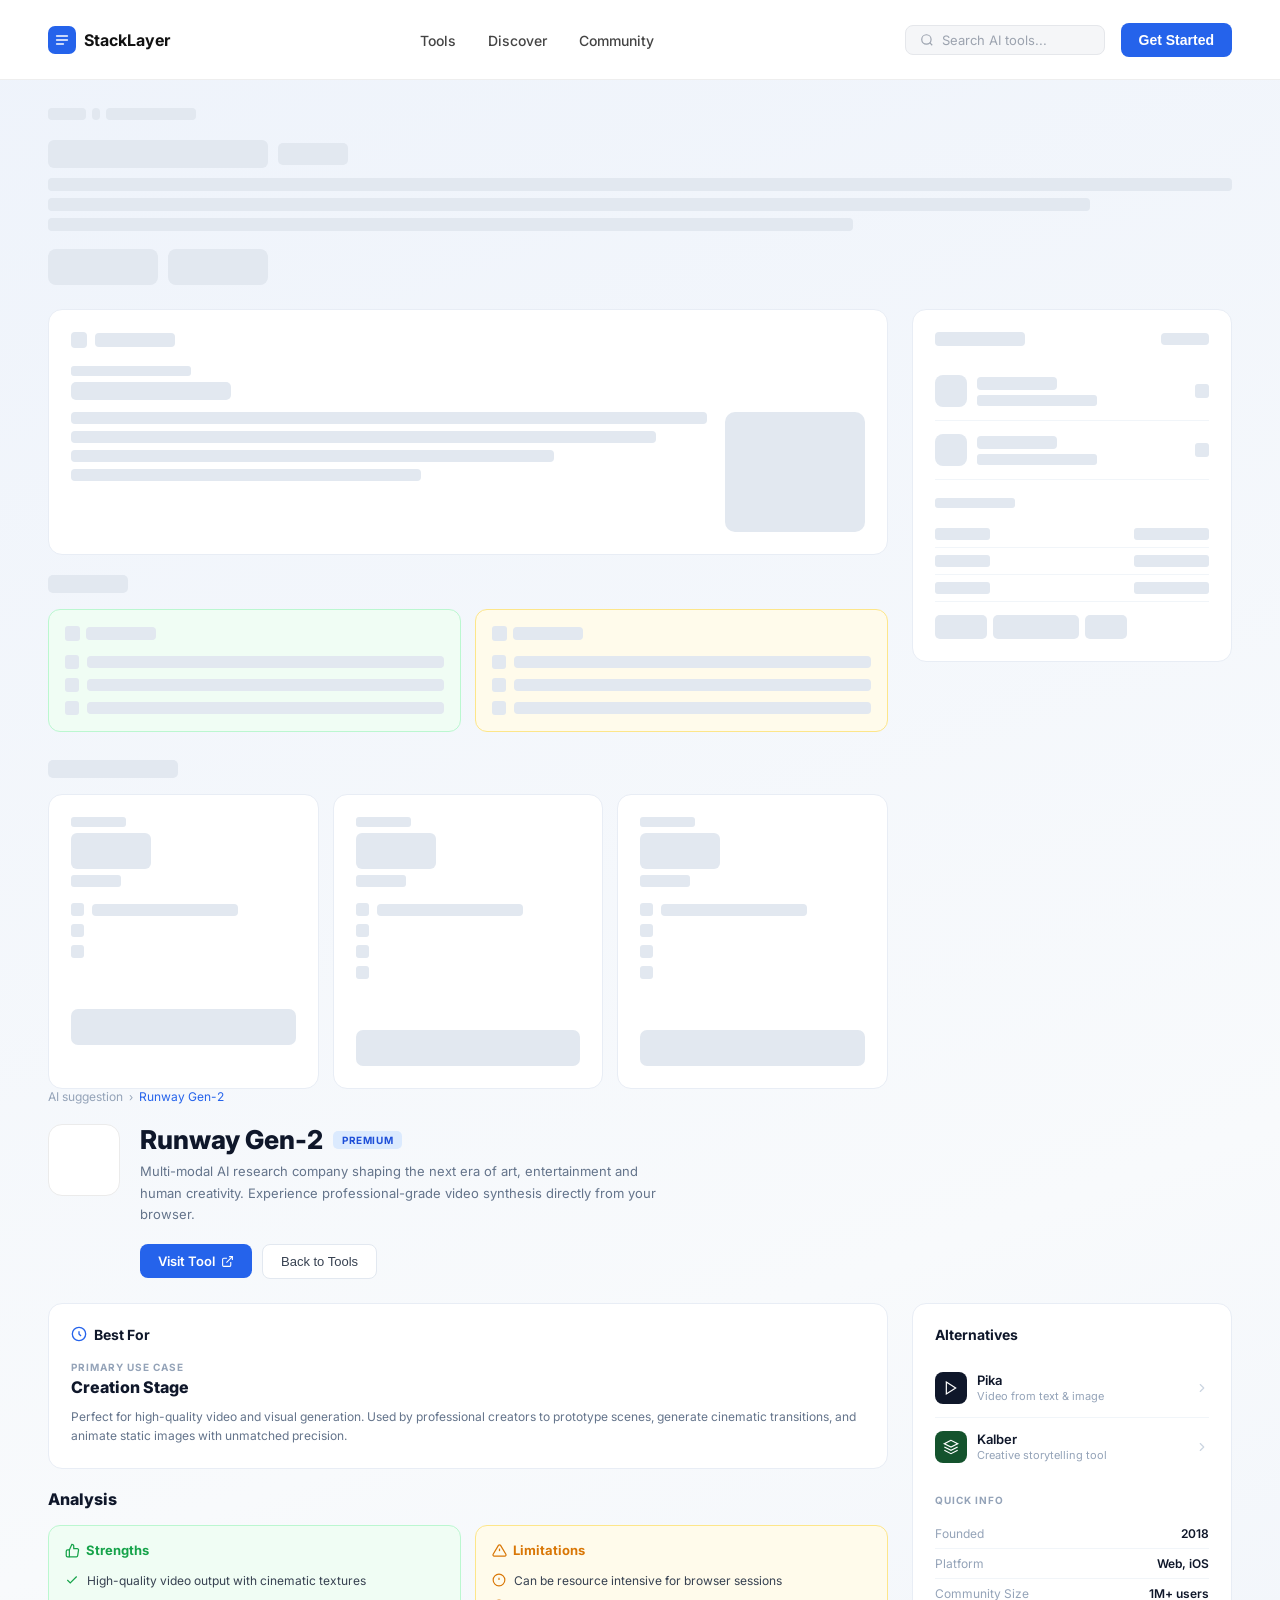
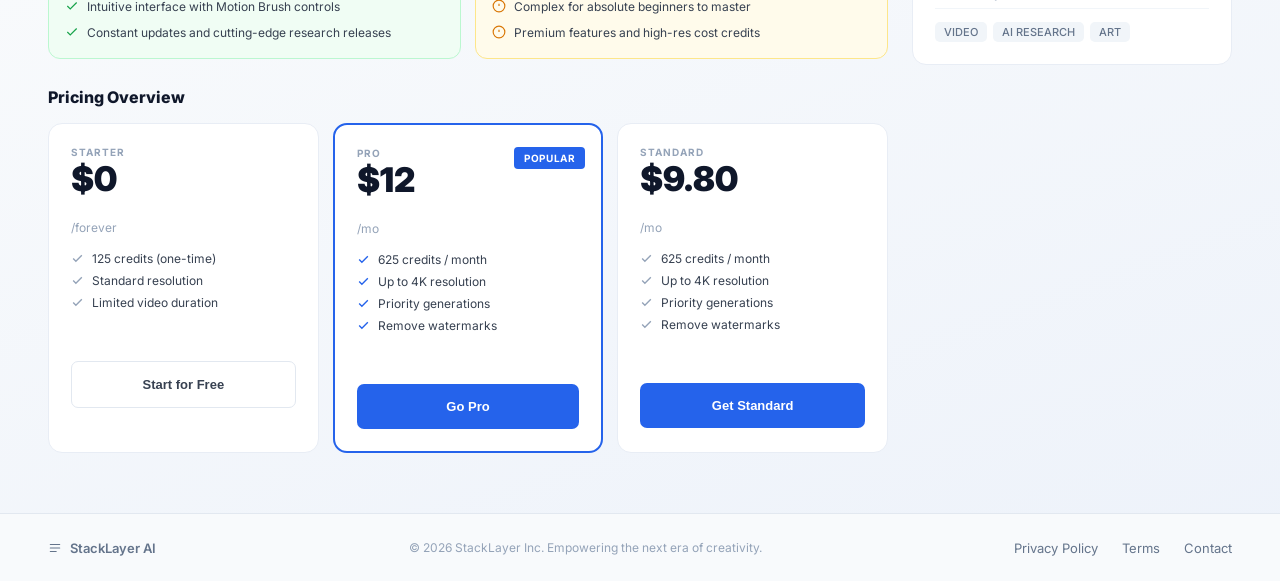
==== commit 5372f9b5: "added correct logos and made other fixes" ====
--- a/client/ai-details.html
+++ b/client/ai-details.html
@@ -23,7 +23,7 @@
         <ul class="nav-links">
           <li data-link="/project-phase">Tools</li>
           <li data-link="/discover">Discover</li>
-          <li>Community</li>
+          <li data-link="/community">Community</li>
         </ul>
         <div class="nav-right">
           <div class="search-bar">
@@ -42,6 +42,206 @@
 <!-- MAIN -->
 <div class="main">
 
+<div id="skeletonLoader">
+
+  <!-- BREADCRUMB -->
+  <div class="skel-breadcrumb">
+    <div class="skel"></div>
+    <div class="skel"></div>
+    <div class="skel"></div>
+  </div>
+
+  <!-- TOOL HEADER -->
+  <div class="skel-tool-header">
+    <div class="skel-tool-header-info">
+      <div class="skel-tool-name-row">
+        <div class="skel skel-title"></div>
+        <div class="skel skel-badge"></div>
+      </div>
+      <div class="skel-desc-block">
+        <div class="skel skel-line"></div>
+        <div class="skel skel-line"></div>
+        <div class="skel skel-line"></div>
+      </div>
+      <div class="skel-actions">
+        <div class="skel skel-btn-visit"></div>
+        <div class="skel skel-btn-back"></div>
+      </div>
+    </div>
+  </div>
+
+  <!-- TWO-COL -->
+  <div class="skel-two-col">
+
+    <!-- LEFT -->
+    <div>
+
+      <!-- BEST FOR -->
+      <div class="skel-section-card">
+        <div class="skel-section-title">
+          <div class="skel skel-icon-sm"></div>
+          <div class="skel skel-heading"></div>
+        </div>
+        <div class="skel skel-use-case-label"></div>
+        <div class="skel skel-use-case-name"></div>
+        <div class="skel-best-for-inner">
+          <div class="skel-best-for-text">
+            <div class="skel skel-line"></div>
+            <div class="skel skel-line"></div>
+            <div class="skel skel-line"></div>
+            <div class="skel skel-line"></div>
+          </div>
+          <div class="skel skel-best-for-img"></div>
+        </div>
+      </div>
+
+      <!-- ANALYSIS -->
+      <div class="skel-analysis-section">
+        <div class="skel skel-analysis-title"></div>
+        <div class="skel-analysis-grid">
+
+          <div class="skel-analysis-box strengths">
+            <div class="skel-analysis-box-title">
+              <div class="skel skel-icon-sm"></div>
+              <div class="skel skel-label"></div>
+            </div>
+            <div class="skel-analysis-item">
+              <div class="skel skel-check"></div>
+              <div class="skel skel-text"></div>
+            </div>
+            <div class="skel-analysis-item">
+              <div class="skel skel-check"></div>
+              <div class="skel skel-text"></div>
+            </div>
+            <div class="skel-analysis-item">
+              <div class="skel skel-check"></div>
+              <div class="skel skel-text"></div>
+            </div>
+          </div>
+
+          <div class="skel-analysis-box limitations">
+            <div class="skel-analysis-box-title">
+              <div class="skel skel-icon-sm"></div>
+              <div class="skel skel-label"></div>
+            </div>
+            <div class="skel-analysis-item">
+              <div class="skel skel-check"></div>
+              <div class="skel skel-text"></div>
+            </div>
+            <div class="skel-analysis-item">
+              <div class="skel skel-check"></div>
+              <div class="skel skel-text"></div>
+            </div>
+            <div class="skel-analysis-item">
+              <div class="skel skel-check"></div>
+              <div class="skel skel-text"></div>
+            </div>
+          </div>
+
+        </div>
+      </div>
+
+      <!-- PRICING -->
+      <div class="skel-pricing-section">
+        <div class="skel skel-pricing-title"></div>
+        <div class="skel-pricing-grid">
+
+          <div class="skel-pricing-card">
+            <div class="skel skel-tier"></div>
+            <div class="skel skel-price"></div>
+            <div class="skel skel-period"></div>
+            <div class="skel-feature"><div class="skel skel-check"></div><div class="skel skel-feat-text"></div></div>
+            <div class="skel-feature"><div class="skel skel-check"></div><div class="skel skel-feat-text"></div></div>
+            <div class="skel-feature"><div class="skel skel-check"></div><div class="skel skel-feat-text"></div></div>
+            <div class="skel skel-cta-btn"></div>
+          </div>
+
+          <div class="skel-pricing-card">
+            <div class="skel skel-tier"></div>
+            <div class="skel skel-price"></div>
+            <div class="skel skel-period"></div>
+            <div class="skel-feature"><div class="skel skel-check"></div><div class="skel skel-feat-text"></div></div>
+            <div class="skel-feature"><div class="skel skel-check"></div><div class="skel skel-feat-text"></div></div>
+            <div class="skel-feature"><div class="skel skel-check"></div><div class="skel skel-feat-text"></div></div>
+            <div class="skel-feature"><div class="skel skel-check"></div><div class="skel skel-feat-text"></div></div>
+            <div class="skel skel-cta-btn"></div>
+          </div>
+
+          <div class="skel-pricing-card">
+            <div class="skel skel-tier"></div>
+            <div class="skel skel-price"></div>
+            <div class="skel skel-period"></div>
+            <div class="skel-feature"><div class="skel skel-check"></div><div class="skel skel-feat-text"></div></div>
+            <div class="skel-feature"><div class="skel skel-check"></div><div class="skel skel-feat-text"></div></div>
+            <div class="skel-feature"><div class="skel skel-check"></div><div class="skel skel-feat-text"></div></div>
+            <div class="skel-feature"><div class="skel skel-check"></div><div class="skel skel-feat-text"></div></div>
+            <div class="skel skel-cta-btn"></div>
+          </div>
+
+        </div>
+      </div>
+
+    </div><!-- /LEFT -->
+
+    <!-- RIGHT -->
+    <div>
+      <div class="skel-right-card">
+
+        <div class="skel-alt-header">
+          <div class="skel skel-heading"></div>
+          <div class="skel skel-see-all"></div>
+        </div>
+
+        <div class="skel-alt-item">
+          <div class="skel-alt-item-left">
+            <div class="skel skel-alt-icon"></div>
+            <div>
+              <div class="skel skel-alt-name"></div>
+              <div class="skel skel-alt-desc"></div>
+            </div>
+          </div>
+          <div class="skel skel-chevron"></div>
+        </div>
+
+        <div class="skel-alt-item">
+          <div class="skel-alt-item-left">
+            <div class="skel skel-alt-icon"></div>
+            <div>
+              <div class="skel skel-alt-name"></div>
+              <div class="skel skel-alt-desc"></div>
+            </div>
+          </div>
+          <div class="skel skel-chevron"></div>
+        </div>
+
+        <div class="skel-quick-info">
+          <div class="skel skel-quick-info-title"></div>
+          <div class="skel-quick-info-row">
+            <div class="skel skel-label"></div>
+            <div class="skel skel-value"></div>
+          </div>
+          <div class="skel-quick-info-row">
+            <div class="skel skel-label"></div>
+            <div class="skel skel-value"></div>
+          </div>
+          <div class="skel-quick-info-row">
+            <div class="skel skel-label"></div>
+            <div class="skel skel-value"></div>
+          </div>
+          <div class="skel-quick-tags">
+            <div class="skel skel-tag"></div>
+            <div class="skel skel-tag"></div>
+            <div class="skel skel-tag"></div>
+          </div>
+        </div>
+
+      </div>
+    </div><!-- /RIGHT -->
+
+  </div><!-- /skel-two-col -->
+
+</div><!-- /#skeletonLoader -->
+
   <!-- BREADCRUMB -->
   <div class="breadcrumb">
     <a id="breadCrumb" href="/ai-suggestion.html">AI suggestion</a>
@@ -51,14 +251,13 @@
 
   <!-- TOOL HEADER -->
   <div class="tool-header">
-    <!-- <div class="tool-logo">
-      <div style="font-size:10px;font-weight:900;letter-spacing:0.06em;color:#fff;margin-bottom:4px;">RUNWAY</div>
-      <div class="tool-logo-lines">
+    <div id="toolLogo" class="tool-logo">
+      <!-- <div class="tool-logo-lines">
         <div class="tool-logo-line"></div>
         <div class="tool-logo-line"></div>
         <div class="tool-logo-line"></div>
-      </div>
-    </div> -->
+      </div> -->
+    </div>
     <div class="tool-header-info">
       <div class="tool-name-row">
         <span class="tool-name toolName">Runway Gen-2</span>
@@ -91,8 +290,7 @@
         <div id="stage" class="use-case-name">Creation Stage</div>
         <div class="best-for-inner">
           <div id="bestFor" class="best-for-text">Perfect for high-quality video and visual generation. Used by professional creators to prototype scenes, generate cinematic transitions, and animate static images with unmatched precision.</div>
-          <div class="best-for-img">
-            <!-- face SVG matching earlier pages -->
+          <!-- <div class="best-for-img">
             <svg viewBox="0 0 140 120" xmlns="http://www.w3.org/2000/svg" preserveAspectRatio="xMidYMid slice">
               <defs>
                 <linearGradient id="sk" x1="0%" y1="0%" x2="0%" y2="100%">
@@ -133,7 +331,7 @@
             <div class="play-overlay">
               <svg viewBox="0 0 10 12"><polygon points="1,1 9,6 1,11" fill="#fff"/></svg>
             </div>
-          </div>
+          </div> -->
         </div>
       </div>
 
@@ -240,7 +438,7 @@
       <div class="section-card">
         <div class="alt-header">
           <span class="alt-header-title">Alternatives</span>
-          <button class="alt-see-all">See All</button>
+          <!-- <button class="alt-see-all">See All</button> -->
         </div>
 
         <div id="alternativesContainer">
--- a/client/css/components/pages/ai-details.css
+++ b/client/css/components/pages/ai-details.css
@@ -55,7 +55,8 @@
 .tool-logo {
   width: clamp(56px, 8vw, 72px);
   height: clamp(56px, 8vw, 72px);
-  background: #111;
+  background: white;
+  border: 1px solid rgb(235, 235, 235);
   border-radius: 14px;
   flex-shrink: 0;
   display: flex;
@@ -558,6 +559,309 @@
   font-weight: 500;
   color: #64748b;
 }
+
+/* ── SKELETON PULSE ANIMATION ── */
+@keyframes skeleton-pulse {
+  0%, 100% { opacity: 1; }
+  50%       { opacity: 0.38; }
+}
+
+.skel {
+  background: #e2e8f0;
+  border-radius: 6px;
+  animation: skeleton-pulse 1.6s ease-in-out infinite;
+}
+
+/* ── BREADCRUMB SKELETON ── */
+.skel-breadcrumb {
+  display: flex;
+  align-items: center;
+  gap: 6px;
+  margin-bottom: clamp(14px, 2vw, 20px);
+}
+.skel-breadcrumb .skel { height: 12px; border-radius: 4px; }
+.skel-breadcrumb .skel:nth-child(1) { width: 38px; animation-delay: 0s; }
+.skel-breadcrumb .skel:nth-child(2) { width: 8px;  animation-delay: 0.05s; }
+.skel-breadcrumb .skel:nth-child(3) { width: 90px; animation-delay: 0.1s; }
+
+/* ── TOOL HEADER SKELETON ── */
+.skel-tool-header {
+  display: flex;
+  align-items: flex-start;
+  gap: clamp(14px, 2vw, 20px);
+  margin-bottom: clamp(16px, 2.5vw, 24px);
+}
+.skel-tool-header-info { flex: 1; }
+
+.skel-tool-name-row {
+  display: flex;
+  align-items: center;
+  gap: 10px;
+  margin-bottom: 10px;
+}
+.skel-tool-name-row .skel-title {
+  height: clamp(22px, 3vw, 28px);
+  width: clamp(160px, 22vw, 220px);
+  border-radius: 6px;
+  animation-delay: 0.05s;
+}
+.skel-tool-name-row .skel-badge {
+  height: 22px;
+  width: 70px;
+  border-radius: 5px;
+  animation-delay: 0.1s;
+}
+
+.skel-desc-block { margin-bottom: clamp(14px, 2vw, 18px); }
+.skel-desc-block .skel-line {
+  height: 13px;
+  border-radius: 4px;
+  margin-bottom: 7px;
+}
+.skel-desc-block .skel-line:nth-child(1) { width: 100%; animation-delay: 0.1s; }
+.skel-desc-block .skel-line:nth-child(2) { width: 88%;  animation-delay: 0.15s; }
+.skel-desc-block .skel-line:nth-child(3) { width: 68%;  animation-delay: 0.2s; }
+
+.skel-actions {
+  display: flex;
+  gap: 10px;
+}
+.skel-actions .skel-btn-visit {
+  height: 36px;
+  width: 110px;
+  border-radius: 8px;
+  animation-delay: 0.2s;
+}
+.skel-actions .skel-btn-back {
+  height: 36px;
+  width: 100px;
+  border-radius: 8px;
+  animation-delay: 0.25s;
+}
+
+/* ── TWO-COL LAYOUT ── */
+.skel-two-col {
+  display: grid;
+  grid-template-columns: 1fr 320px;
+  gap: clamp(16px, 2.5vw, 24px);
+  align-items: start;
+}
+
+/* ── BEST FOR CARD SKELETON ── */
+.skel-section-card {
+  background: #fff;
+  border-radius: 14px;
+  border: 1.5px solid #e8edf5;
+  padding: clamp(16px, 2vw, 22px);
+  margin-bottom: clamp(14px, 2vw, 20px);
+}
+.skel-section-title {
+  display: flex;
+  align-items: center;
+  gap: 8px;
+  margin-bottom: clamp(14px, 2vw, 18px);
+}
+.skel-section-title .skel-icon-sm {
+  width: 16px; height: 16px; border-radius: 4px; animation-delay: 0s;
+}
+.skel-section-title .skel-heading {
+  height: 14px; width: 80px; border-radius: 4px; animation-delay: 0.05s;
+}
+.skel-use-case-label {
+  height: 10px; width: 120px; border-radius: 3px;
+  margin-bottom: 6px; animation-delay: 0.1s;
+}
+.skel-use-case-name {
+  height: 18px; width: 160px; border-radius: 5px;
+  margin-bottom: 12px; animation-delay: 0.12s;
+}
+
+.skel-best-for-inner {
+  display: flex;
+  gap: clamp(12px, 2vw, 18px);
+  align-items: flex-start;
+}
+.skel-best-for-text { flex: 1; }
+.skel-best-for-text .skel-line {
+  height: 12px; border-radius: 4px; margin-bottom: 7px;
+}
+.skel-best-for-text .skel-line:nth-child(1) { width: 100%; animation-delay: 0.15s; }
+.skel-best-for-text .skel-line:nth-child(2) { width: 92%;  animation-delay: 0.18s; }
+.skel-best-for-text .skel-line:nth-child(3) { width: 76%;  animation-delay: 0.21s; }
+.skel-best-for-text .skel-line:nth-child(4) { width: 55%;  animation-delay: 0.24s; }
+
+.skel-best-for-img {
+  width: clamp(100px, 14vw, 140px);
+  height: clamp(90px, 12vw, 120px);
+  border-radius: 10px;
+  flex-shrink: 0;
+  animation-delay: 0.15s;
+}
+
+/* ── ANALYSIS SKELETON ── */
+.skel-analysis-section { margin-top: clamp(14px, 2vw, 20px); }
+.skel-analysis-title {
+  height: 18px; width: 80px; border-radius: 5px;
+  margin-bottom: clamp(12px, 1.8vw, 16px); animation-delay: 0s;
+}
+
+.skel-analysis-grid {
+  display: grid;
+  grid-template-columns: 1fr 1fr;
+  gap: clamp(10px, 1.5vw, 14px);
+}
+.skel-analysis-box {
+  border-radius: 12px;
+  padding: clamp(12px, 1.5vw, 16px);
+}
+.skel-analysis-box.strengths {
+  background: #f0fdf4;
+  border: 1.5px solid #bbf7d0;
+}
+.skel-analysis-box.limitations {
+  background: #fffbeb;
+  border: 1.5px solid #fde68a;
+}
+.skel-analysis-box-title {
+  display: flex;
+  align-items: center;
+  gap: 6px;
+  margin-bottom: clamp(10px, 1.4vw, 14px);
+}
+.skel-analysis-box-title .skel-icon-sm {
+  width: 15px; height: 15px; border-radius: 3px; animation-delay: 0s;
+}
+.skel-analysis-box-title .skel-label {
+  height: 13px; width: 70px; border-radius: 4px; animation-delay: 0.05s;
+}
+.skel-analysis-item {
+  display: flex;
+  align-items: center;
+  gap: 8px;
+  margin-bottom: 9px;
+}
+.skel-analysis-item:last-child { margin-bottom: 0; }
+.skel-analysis-item .skel-check {
+  width: 14px; height: 14px; border-radius: 3px; flex-shrink: 0;
+}
+.skel-analysis-item .skel-text {
+  height: 12px; border-radius: 4px; flex: 1;
+}
+.skel-analysis-item:nth-child(2) .skel-text  { width: 90%; animation-delay: 0.1s; }
+.skel-analysis-item:nth-child(3) .skel-text  { width: 80%; animation-delay: 0.15s; }
+.skel-analysis-item:nth-child(4) .skel-text  { width: 70%; animation-delay: 0.2s; }
+
+/* ── PRICING SKELETON ── */
+.skel-pricing-section { margin-top: clamp(20px, 3vw, 28px); }
+.skel-pricing-title {
+  height: 18px; width: 130px; border-radius: 5px;
+  margin-bottom: clamp(12px, 1.8vw, 16px); animation-delay: 0s;
+}
+.skel-pricing-grid {
+  display: grid;
+  grid-template-columns: 1fr 1fr 1fr;
+  gap: clamp(10px, 1.5vw, 14px);
+}
+.skel-pricing-card {
+  background: #fff;
+  border-radius: 14px;
+  border: 1.5px solid #e8edf5;
+  padding: clamp(16px, 2vw, 22px);
+}
+.skel-pricing-card .skel-tier {
+  height: 10px; width: 55px; border-radius: 3px;
+  margin-bottom: 6px; animation-delay: 0.05s;
+}
+.skel-pricing-card .skel-price {
+  height: clamp(28px, 4vw, 36px); width: 80px; border-radius: 6px;
+  margin-bottom: 6px; animation-delay: 0.1s;
+}
+.skel-pricing-card .skel-period {
+  height: 12px; width: 50px; border-radius: 3px;
+  margin-bottom: clamp(12px, 1.8vw, 16px); animation-delay: 0.12s;
+}
+.skel-pricing-card .skel-feature {
+  display: flex; align-items: center; gap: 8px; margin-bottom: 8px;
+}
+.skel-pricing-card .skel-feature .skel-check {
+  width: 13px; height: 13px; border-radius: 3px; flex-shrink: 0;
+}
+.skel-pricing-card .skel-feature .skel-feat-text {
+  height: 12px; border-radius: 4px;
+}
+.skel-pricing-card .skel-feature:nth-child(1) .skel-feat-text { width: 85%; animation-delay: 0.15s; }
+.skel-pricing-card .skel-feature:nth-child(2) .skel-feat-text { width: 72%; animation-delay: 0.18s; }
+.skel-pricing-card .skel-feature:nth-child(3) .skel-feat-text { width: 78%; animation-delay: 0.21s; }
+.skel-pricing-card .skel-feature:nth-child(4) .skel-feat-text { width: 65%; animation-delay: 0.24s; }
+.skel-pricing-card .skel-cta-btn {
+  height: 36px; width: 100%; border-radius: 7px;
+  margin-top: clamp(14px, 4vw, 70px); animation-delay: 0.28s;
+}
+
+/* ── RIGHT COLUMN SKELETON ── */
+.skel-right-card {
+  background: #fff;
+  border-radius: 14px;
+  border: 1.5px solid #e8edf5;
+  padding: clamp(16px, 2vw, 22px);
+}
+.skel-alt-header {
+  display: flex;
+  justify-content: space-between;
+  align-items: center;
+  margin-bottom: clamp(12px, 1.8vw, 16px);
+}
+.skel-alt-header .skel-heading { height: 14px; width: 90px; border-radius: 4px; }
+.skel-alt-header .skel-see-all { height: 12px; width: 48px; border-radius: 4px; animation-delay: 0.05s; }
+
+.skel-alt-item {
+  display: flex;
+  align-items: center;
+  justify-content: space-between;
+  padding: clamp(10px, 1.4vw, 13px) 0;
+  border-bottom: 1px solid #f1f5f9;
+}
+.skel-alt-item:last-child { border-bottom: none; }
+.skel-alt-item-left { display: flex; align-items: center; gap: 10px; }
+.skel-alt-item .skel-alt-icon {
+  width: 32px; height: 32px; border-radius: 8px; flex-shrink: 0;
+}
+.skel-alt-item .skel-alt-name {
+  height: 13px; width: 80px; border-radius: 4px; margin-bottom: 5px;
+}
+.skel-alt-item .skel-alt-desc {
+  height: 11px; width: 120px; border-radius: 3px; animation-delay: 0.08s;
+}
+.skel-alt-item .skel-chevron {
+  width: 14px; height: 14px; border-radius: 3px; animation-delay: 0.1s;
+}
+
+.skel-quick-info { margin-top: clamp(14px, 2vw, 18px); }
+.skel-quick-info-title {
+  height: 10px; width: 80px; border-radius: 3px;
+  margin-bottom: clamp(10px, 1.4vw, 13px); animation-delay: 0.05s;
+}
+.skel-quick-info-row {
+  display: flex;
+  justify-content: space-between;
+  align-items: center;
+  padding: 7px 0;
+  border-bottom: 1px solid #f1f5f9;
+}
+.skel-quick-info-row:last-of-type { border-bottom: none; }
+.skel-quick-info-row .skel-label { height: 12px; width: 55px; border-radius: 3px; }
+.skel-quick-info-row .skel-value { height: 12px; width: 75px; border-radius: 3px; animation-delay: 0.08s; }
+
+.skel-quick-tags {
+  display: flex; gap: 6px; flex-wrap: wrap;
+  margin-top: clamp(10px, 1.4vw, 13px);
+}
+.skel-quick-tags .skel-tag {
+  height: 24px; border-radius: 5px; animation-delay: 0.1s;
+}
+.skel-quick-tags .skel-tag:nth-child(1) { width: 52px; animation-delay: 0.10s; }
+.skel-quick-tags .skel-tag:nth-child(2) { width: 86px; animation-delay: 0.15s; }
+.skel-quick-tags .skel-tag:nth-child(3) { width: 42px; animation-delay: 0.20s; }
 
 /* ── RESPONSIVE ── */
 @media (max-width: 700px) {
@@ -577,6 +881,12 @@
     width: 100%;
     height: 140px;
   }
+
+  .skel-two-col         { grid-template-columns: 1fr; }
+  .skel-analysis-grid   { grid-template-columns: 1fr; }
+  .skel-pricing-grid    { grid-template-columns: 1fr; }
+  .skel-best-for-inner  { flex-direction: column; }
+  .skel-best-for-img    { width: 100%; height: 140px; }
 }
 @media (max-width: 480px) {
   .nav-links,
@@ -587,4 +897,6 @@
     flex-direction: column;
     align-items: flex-start;
   }
-}
+    .skel-actions { flex-wrap: wrap; }
+
+}
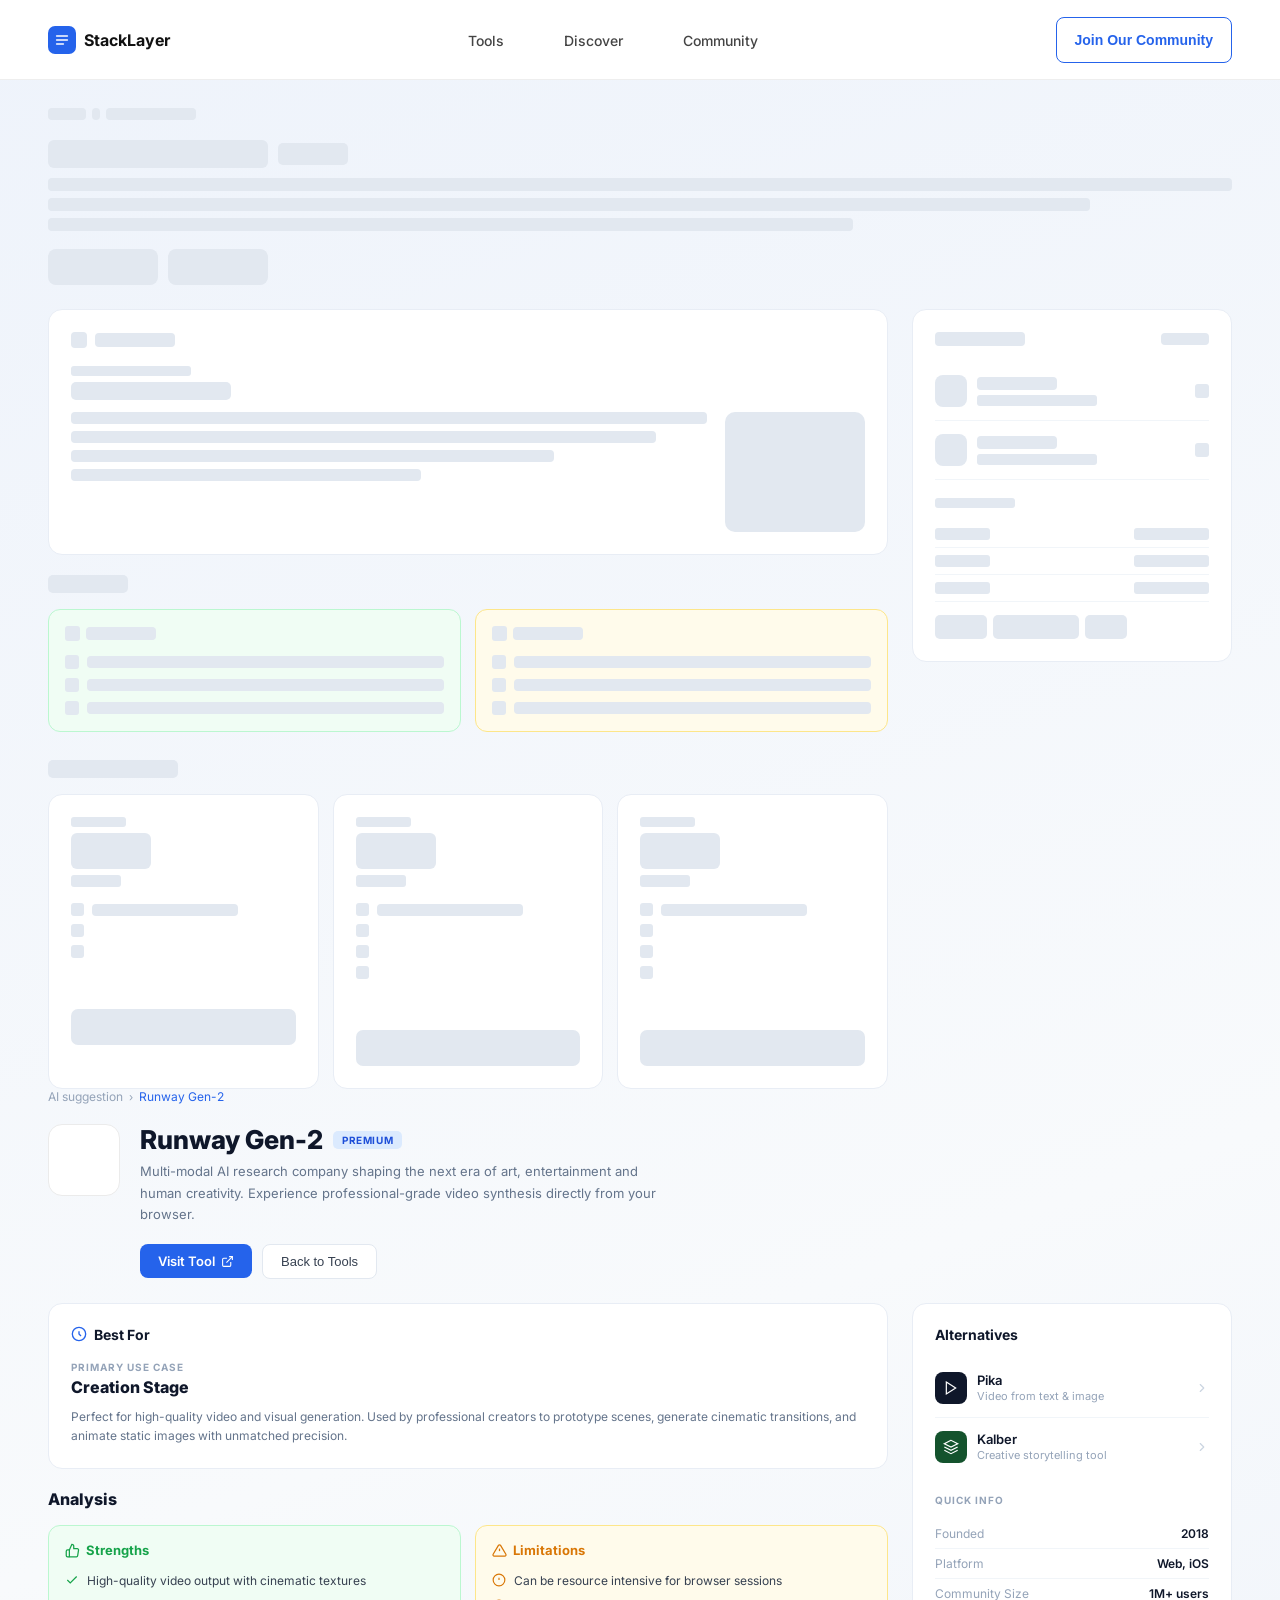
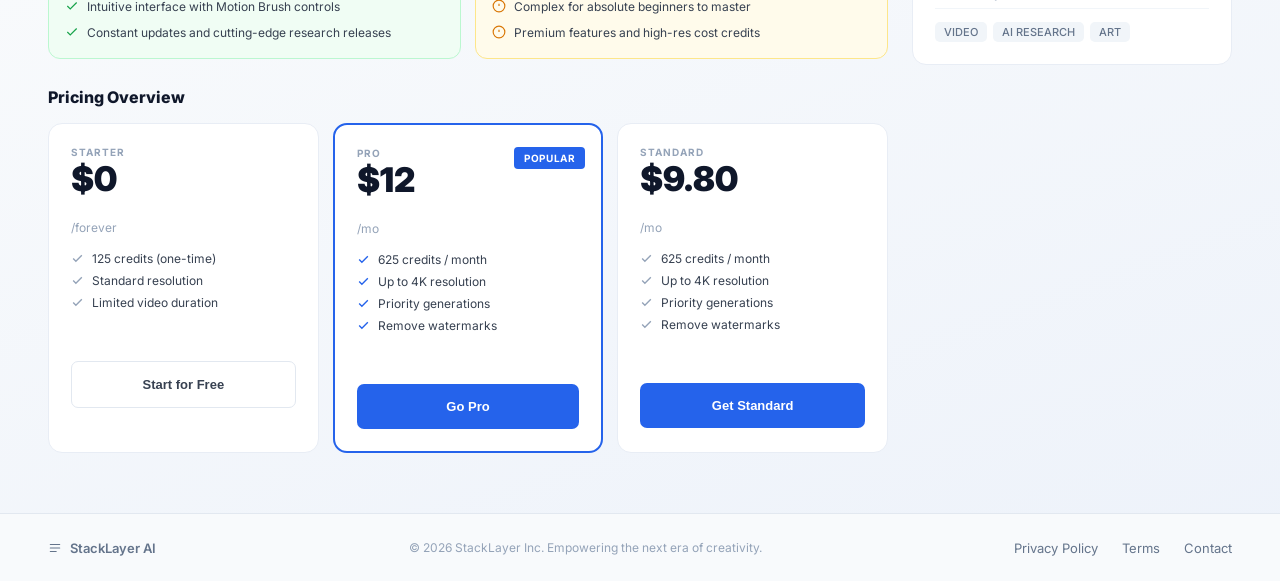
==== commit 8b953af8: "added loading state to the discover page" ====
--- a/client/ai-details.html
+++ b/client/ai-details.html
@@ -26,14 +26,16 @@
           <li data-link="/community">Community</li>
         </ul>
         <div class="nav-right">
-          <div class="search-bar">
+          <!-- <div class="search-bar">
             <svg viewBox="0 0 24 24" fill="none" stroke="currentColor" stroke-width="2">
               <circle cx="11" cy="11" r="8"/>
               <path d="M21 21l-4.35-4.35"/>
             </svg>
             Search AI tools...
-          </div>
-          <button class="btn-primary" data-link="/work-selection">Get Started</button>
+          </div> -->
+          <button class="btn-primary btn-sec" data-link="/community">Join Our Community</button>
+
+          <!-- <button class="btn-primary" data-link="/work-selection">Get Started</button> -->
         </div>
       </div>
     </nav>
--- a/client/css/components/pages/landing.css
+++ b/client/css/components/pages/landing.css
@@ -91,14 +91,25 @@
   background: #2563eb;
   color: #fff;
   border: none;
-  border-radius: 9px;
+  border-radius: 8px;
+    font-size: clamp(13px, 1.2vw, 14px);
+  font-weight: 600;
+  cursor: pointer;
+  transition: transform 0.3s ease-in-out, background-color 0.3s ease-in-out;
+  white-space: nowrap;
+  flex-shrink: 0;
   padding: clamp(10px, 1.2vw, 13px) clamp(18px, 2vw, 26px);
   font-size: clamp(13px, 1.3vw, 15px);
   font-weight: 600;
   cursor: pointer;
     height: 45px;
-
-}
+}
+
+.btn-explore:hover {
+  background-color: #1b56d4;
+  transform: scale(1.05);
+}
+
 
 .btn-demo {
   display: flex;
@@ -111,8 +122,14 @@
   color: #0f172a;
   font-size: clamp(13px, 1.3vw, 15px);
   font-weight: 500;
+  transition: border-color 0.3s ease-in-out, transform 0.3s ease-in-out;
   cursor: pointer;
   padding: clamp(10px, 1.2vw, 13px) clamp(10px, 1.5vw, 16px);
+}
+
+.btn-demo:hover {
+  border: 1px solid #b8bdcc;
+  transform: translateY(-2px)
 }
 
 .btn-demo .play-icon {
--- a/client/css/components/navbar.css
+++ b/client/css/components/navbar.css
@@ -57,6 +57,25 @@
   flex-shrink: 0;
 }
 
+.nav-links li {
+  padding: 14px;
+}
+
+.nav-links li.active {
+  color: #0843f3; /* match your accent */
+  position: relative;
+}
+
+.nav-links li.active::after {
+  content: "";
+  position: absolute;
+  bottom: -6px;
+  left: 0;
+  width: 100%;
+  height: 2px;
+  background: #0843f3;
+}
+
 .nav-logo-icon svg { width: 16px; height: 16px; fill: #fff; }
 
 .nav-links {
@@ -102,12 +121,29 @@
   color: #fff;
   border: none;
   border-radius: 8px;
-  padding: 9px clamp(12px, 1.5vw, 18px);
+  padding: 14px clamp(12px, 1.5vw, 18px);
   font-size: clamp(13px, 1.2vw, 14px);
   font-weight: 600;
   cursor: pointer;
+  transition: transform 0.3s ease-in-out, background-color 0.3s ease-in-out;
   white-space: nowrap;
   flex-shrink: 0;
+}
+
+.btn-primary:hover {
+  background-color: #1b56d4;
+  transform: scale(1.05);
+}
+
+.btn-sec {
+  background-color: white;
+  border: 1px solid #2563eb;
+  color: #2563eb;
+}
+
+.btn-sec:hover {
+  transform: translateY(-2px);
+  background-color: whitesmoke;
 }
 
 /* ── SMALL MOBILE (≤ 480px) ── */
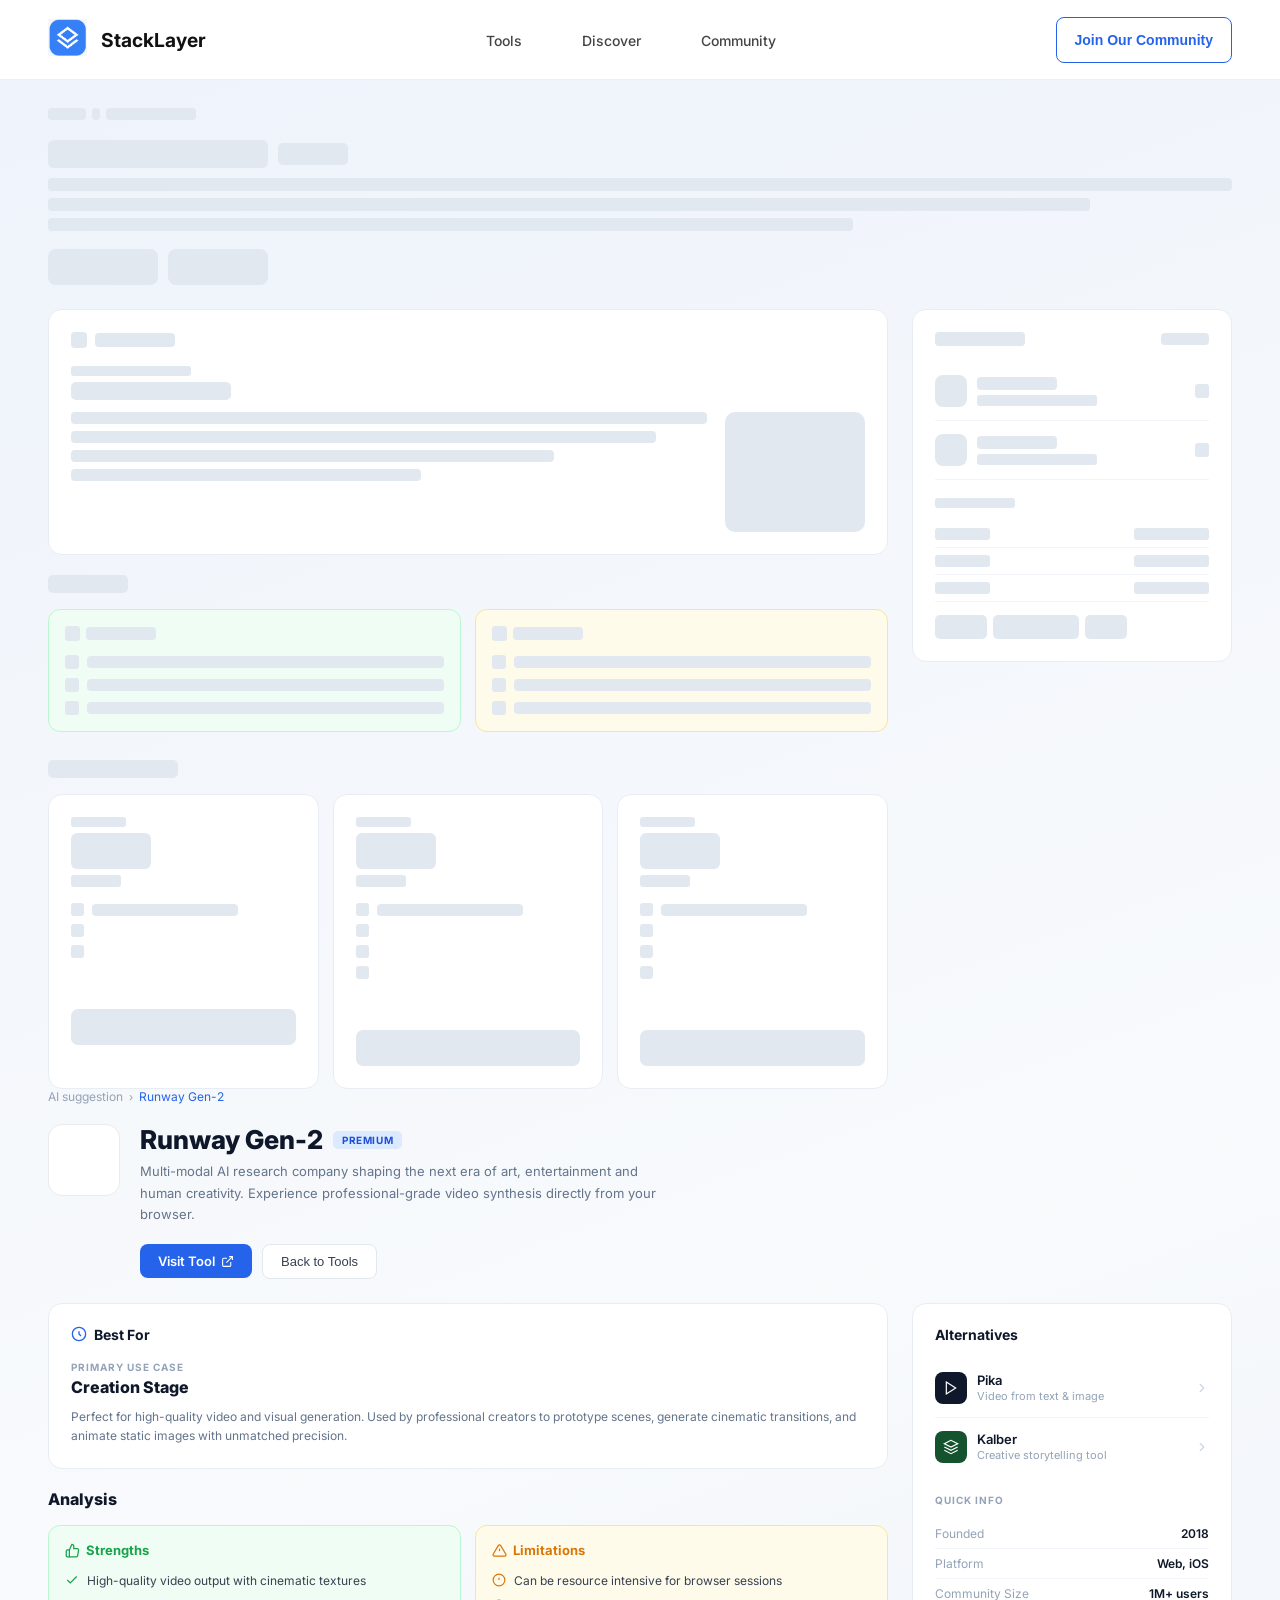
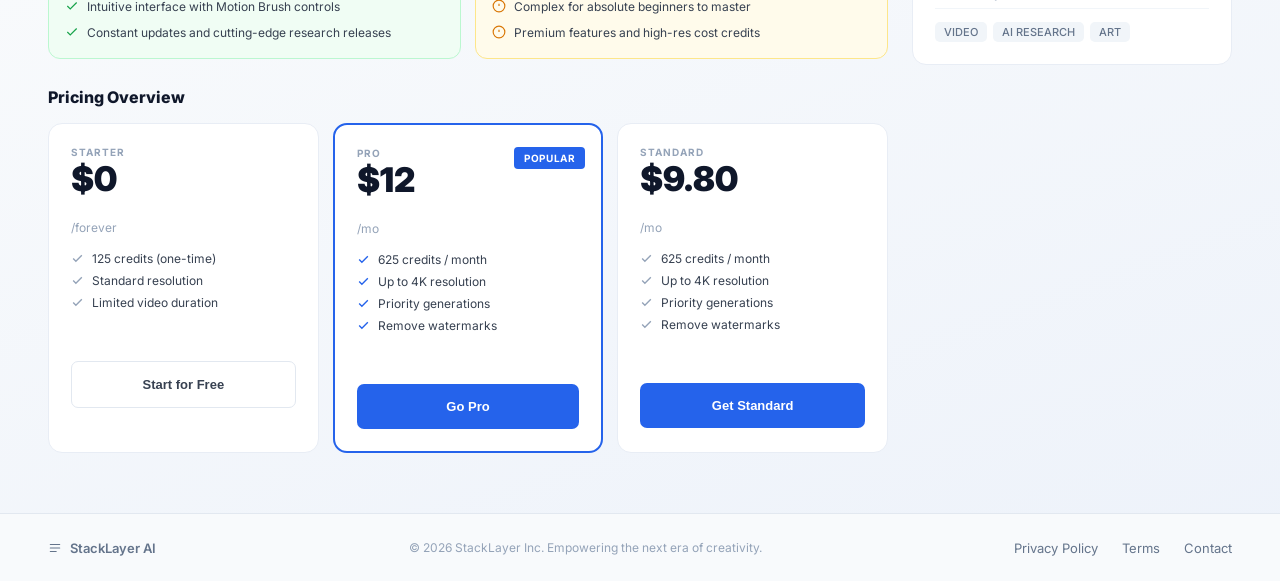
==== commit ef4a35d7: "minor fixes" ====
--- a/client/ai-details.html
+++ b/client/ai-details.html
@@ -14,9 +14,7 @@
       <div class="container nav">
         <a class="nav-logo" data-link="/index" href="#">
           <div class="nav-logo-icon">
-            <svg viewBox="0 0 24 24" xmlns="http://www.w3.org/2000/svg">
-              <path d="M4 6h16M4 12h16M4 18h10" stroke="#fff" stroke-width="2.5" stroke-linecap="round" fill="none"/>
-            </svg>
+            <img src="./assets/icons/logo.png" alt="stacklayer logo" loading="lazy" decoding="async" width="39" height="37">
           </div>
           StackLayer
         </a>
@@ -26,16 +24,7 @@
           <li data-link="/community">Community</li>
         </ul>
         <div class="nav-right">
-          <!-- <div class="search-bar">
-            <svg viewBox="0 0 24 24" fill="none" stroke="currentColor" stroke-width="2">
-              <circle cx="11" cy="11" r="8"/>
-              <path d="M21 21l-4.35-4.35"/>
-            </svg>
-            Search AI tools...
-          </div> -->
           <button class="btn-primary btn-sec" data-link="/community">Join Our Community</button>
-
-          <!-- <button class="btn-primary" data-link="/work-selection">Get Started</button> -->
         </div>
       </div>
     </nav>
--- a/client/css/components/navbar.css
+++ b/client/css/components/navbar.css
@@ -38,15 +38,15 @@
 .nav-logo {
   display: flex;
   align-items: center;
-  gap: 8px;
+  gap: 14px;
   font-weight: 700;
-  font-size: clamp(14px, 1.5vw, 16px);
+  font-size: clamp(14px, 1.5vw, 20px);
   color: #111;
   text-decoration: none;
   flex-shrink: 0;
 }
 
-.nav-logo-icon {
+/* .nav-logo-icon {
   width: 28px;
   height: 28px;
   background: #2563eb;
@@ -55,11 +55,7 @@
   align-items: center;
   justify-content: center;
   flex-shrink: 0;
-}
-
-.nav-links li {
-  padding: 14px;
-}
+} */
 
 .nav-links li.active {
   color: #0843f3; /* match your accent */
@@ -76,8 +72,6 @@
   background: #0843f3;
 }
 
-.nav-logo-icon svg { width: 16px; height: 16px; fill: #fff; }
-
 .nav-links {
   display: flex;
   align-items: center;
@@ -92,6 +86,8 @@
   font-weight: 500;
   white-space: nowrap;
   cursor: pointer;
+    padding: 14px;
+
 }
 
 .nav-right {
